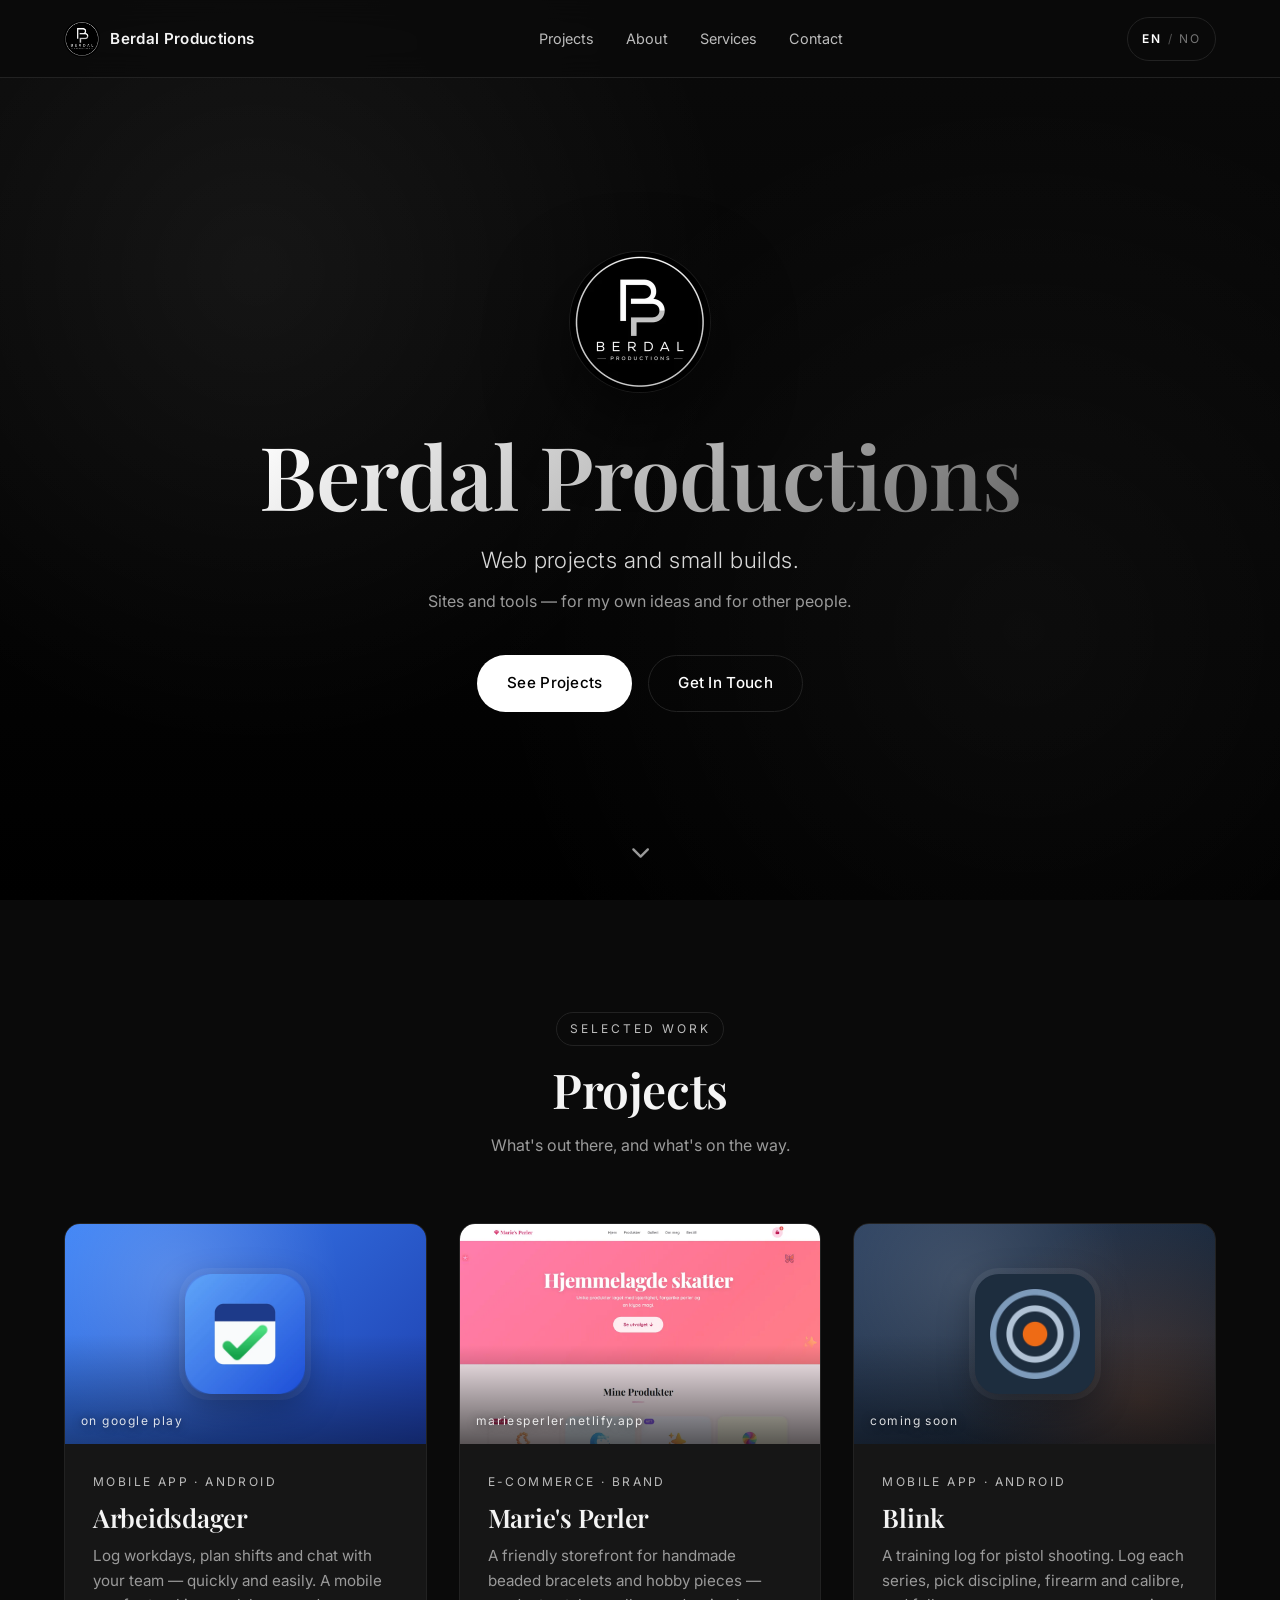
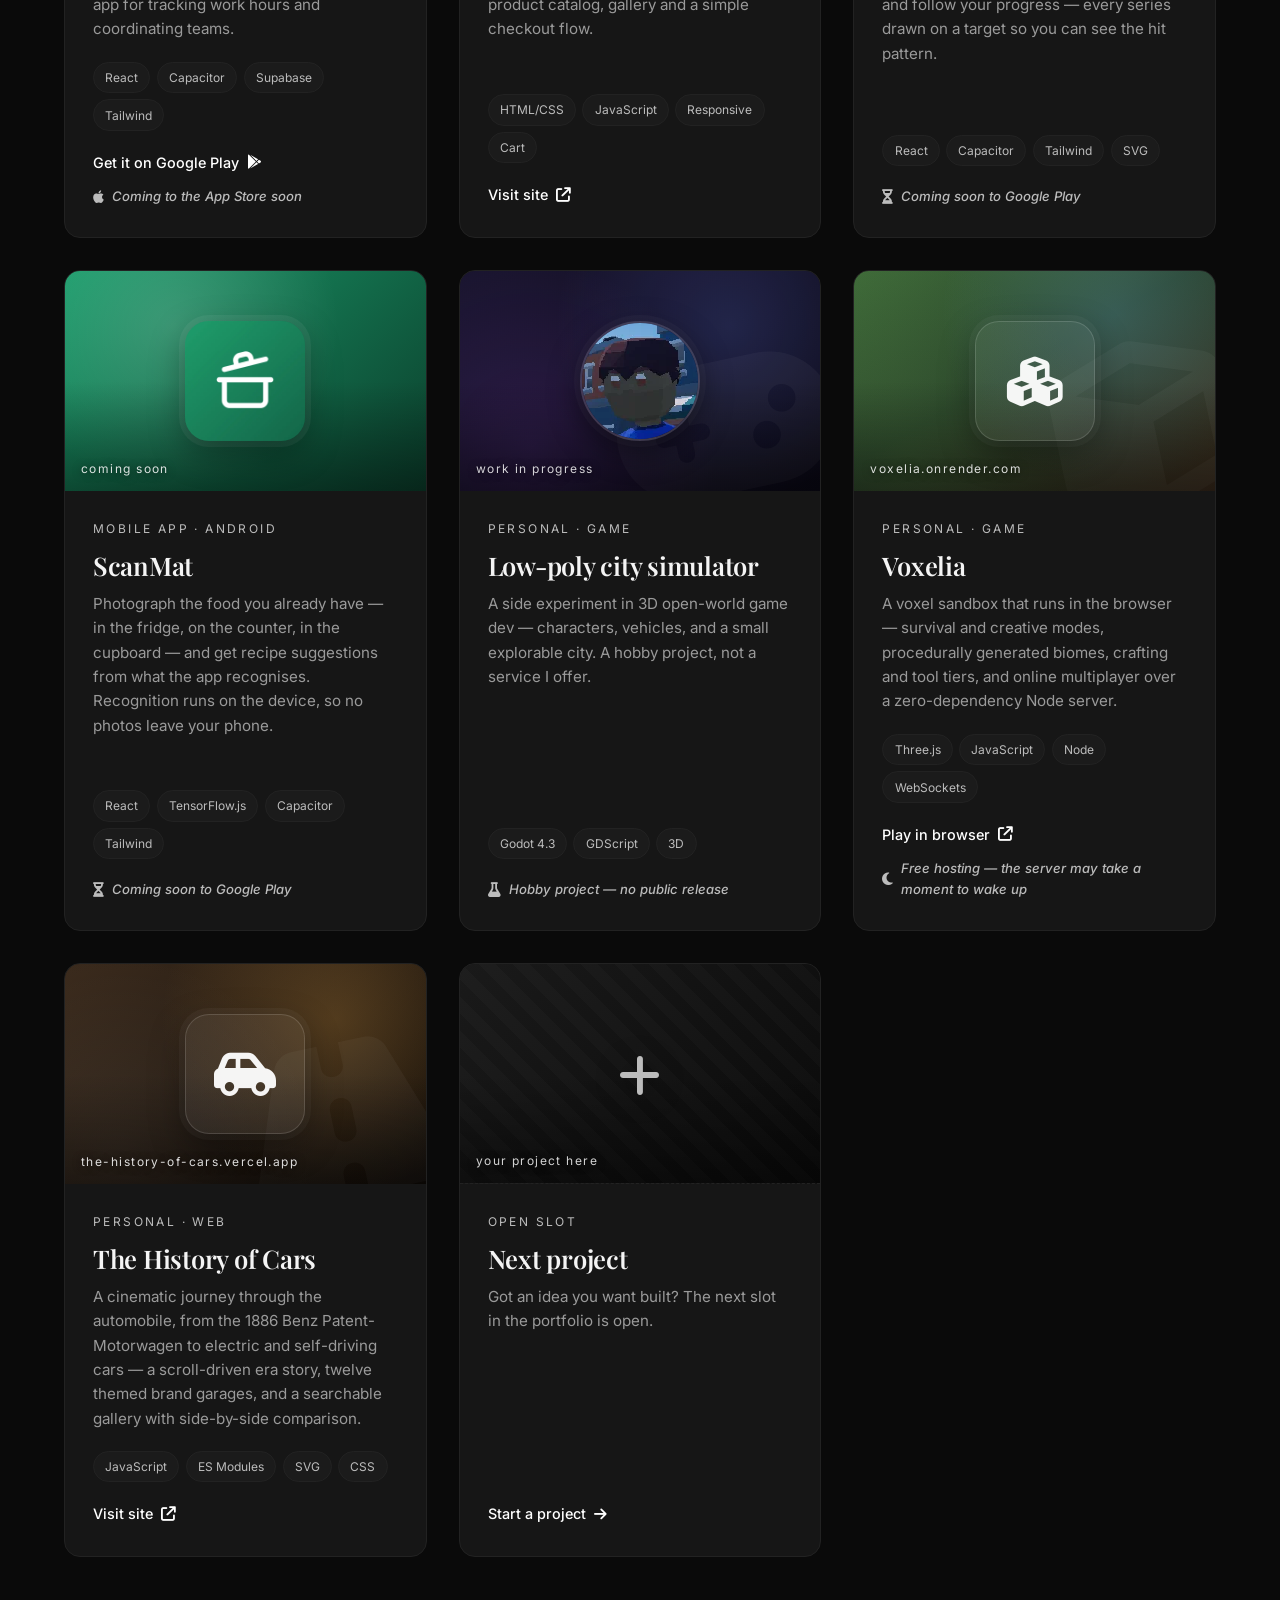
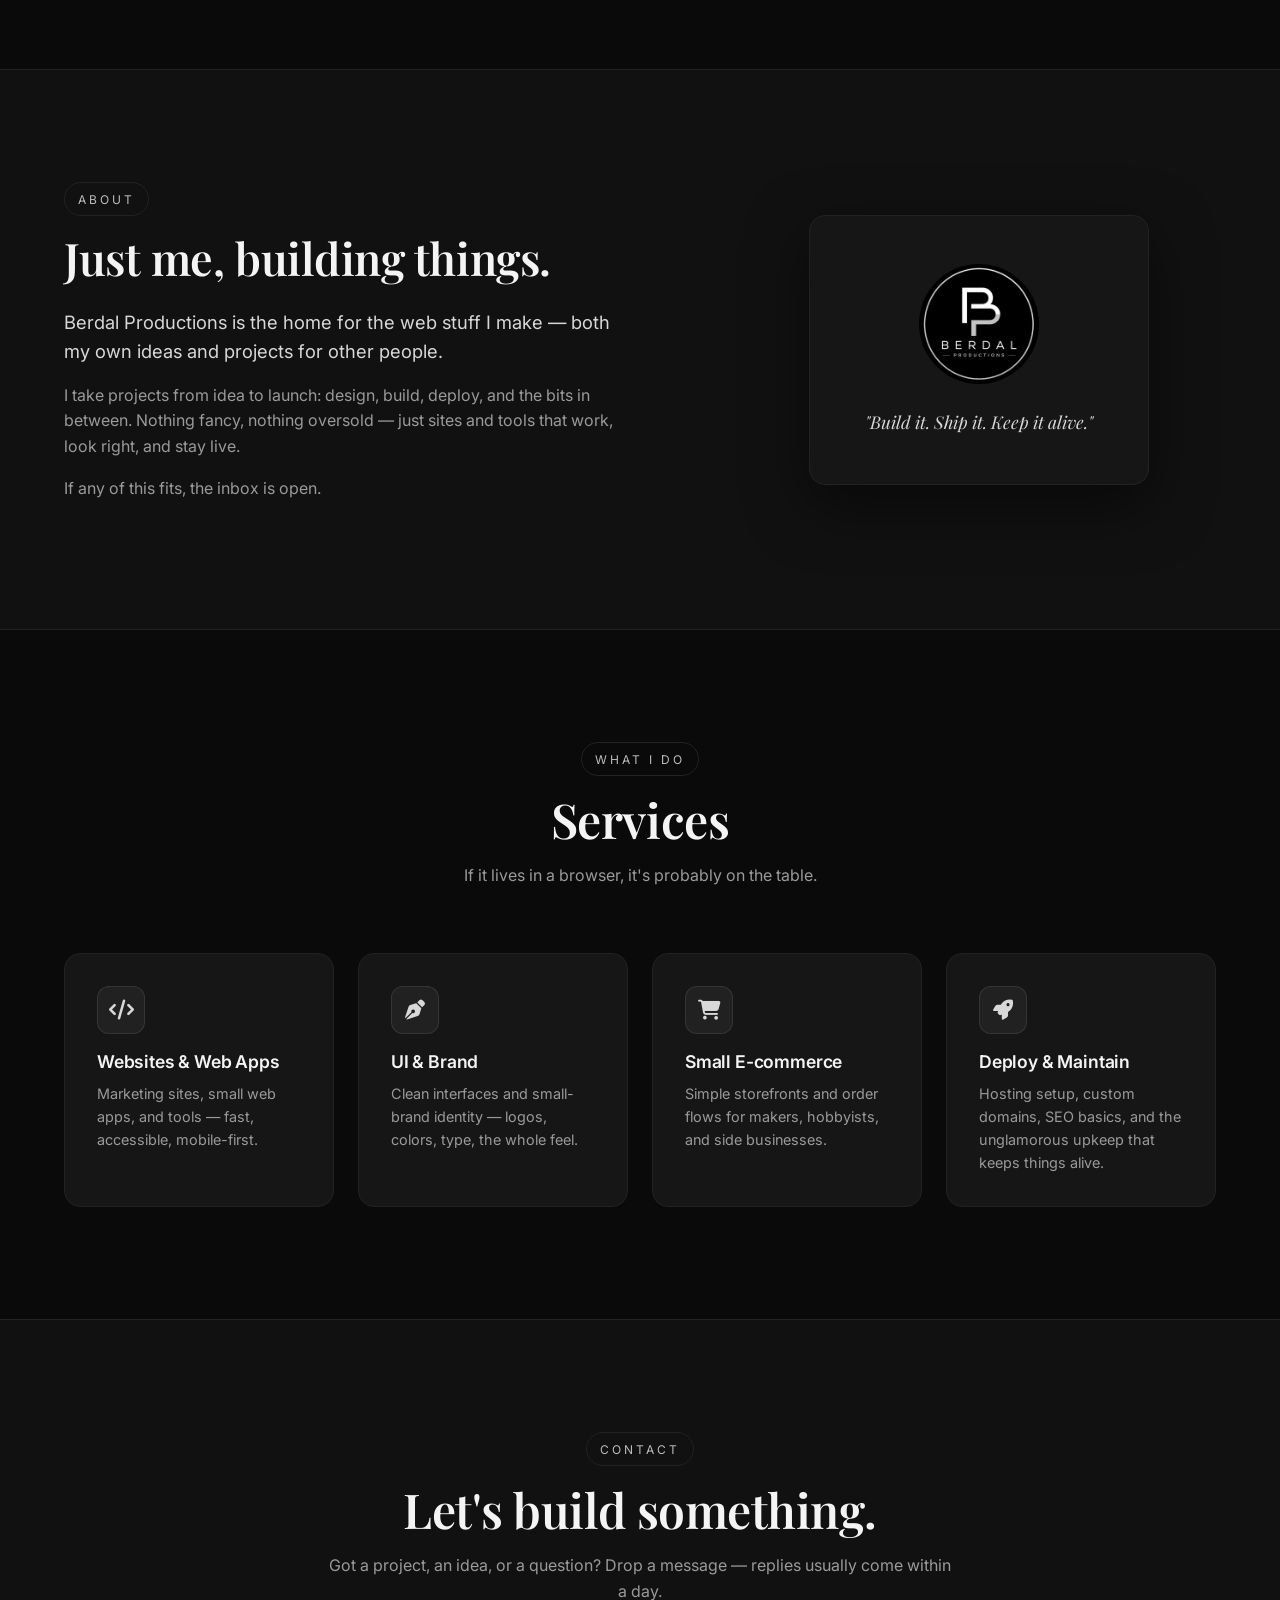
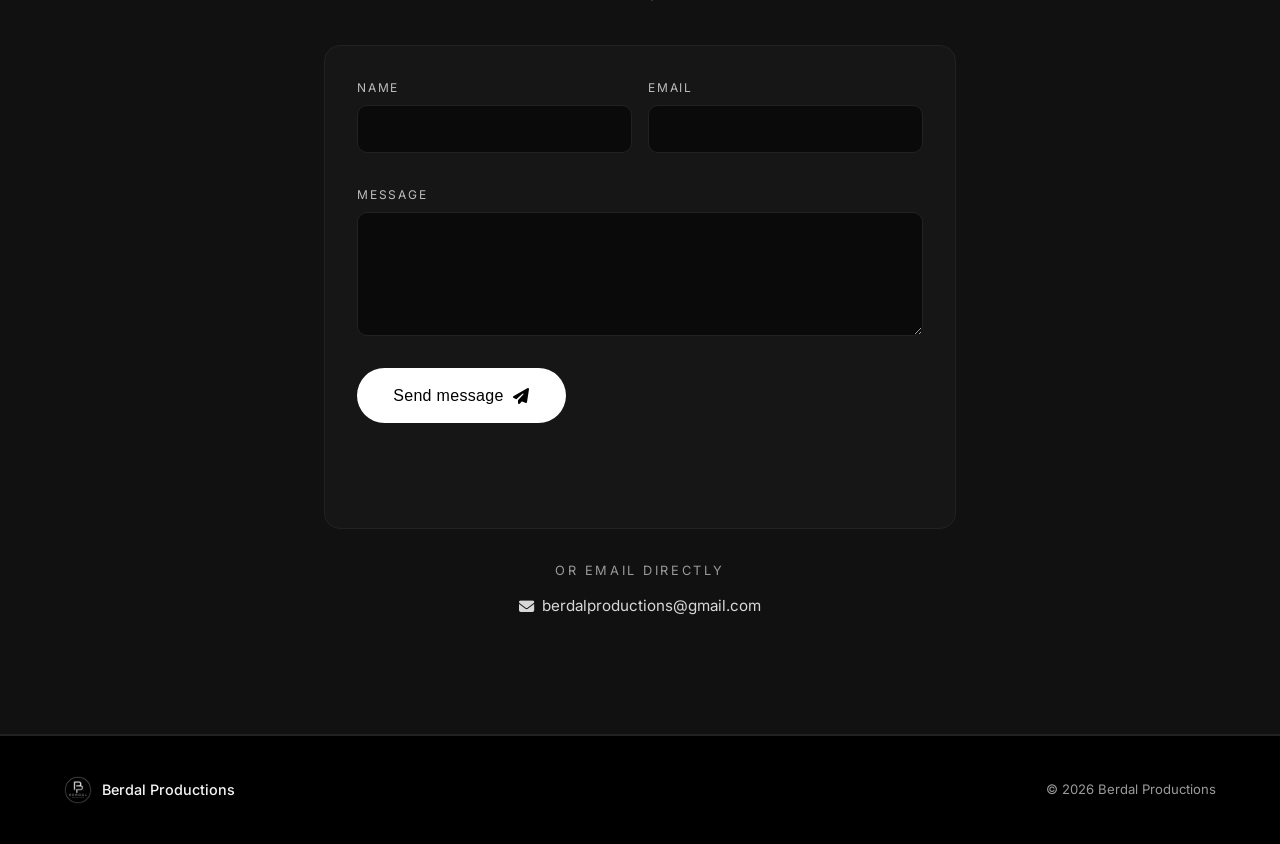
==== index.html @ 4016739d "Initial commit" ====
<!DOCTYPE html>
<html lang="en">
<head>
<meta charset="UTF-8">
<meta name="viewport" content="width=device-width, initial-scale=1.0">
<title>Berdal Productions — Web projects & small builds</title>
<meta name="description" content="Berdal Productions: web projects and small builds — by Berdal, for himself and for others.">
<meta name="theme-color" content="#0a0a0a">

<link rel="canonical" href="https://berdalproductions.netlify.app/">

<!-- Open Graph -->
<meta property="og:type" content="website">
<meta property="og:url" content="https://berdalproductions.netlify.app/">
<meta property="og:title" content="Berdal Productions — Web projects & small builds">
<meta property="og:description" content="Web projects and small builds — by Berdal, for himself and for others.">
<meta property="og:image" content="https://berdalproductions.netlify.app/icons/og-banner.webp">
<meta property="og:image:width" content="1200">
<meta property="og:image:height" content="630">
<meta property="og:image:alt" content="Berdal Productions — Web projects & small builds">
<meta property="og:site_name" content="Berdal Productions">
<meta property="og:locale" content="en_US">
<meta property="og:locale:alternate" content="nb_NO">

<!-- Twitter -->
<meta name="twitter:card" content="summary_large_image">
<meta name="twitter:title" content="Berdal Productions — Web projects & small builds">
<meta name="twitter:description" content="Web projects and small builds — by Berdal, for himself and for others.">
<meta name="twitter:image" content="https://berdalproductions.netlify.app/icons/og-banner.webp">

<!-- Icons -->
<link rel="icon" href="icons/favicon.ico" sizes="any">
<link rel="icon" href="icons/favicon-32.png" type="image/png" sizes="32x32">
<link rel="icon" href="icons/favicon-16.png" type="image/png" sizes="16x16">
<link rel="apple-touch-icon" href="icons/apple-touch-icon.png">
<link rel="manifest" href="manifest.webmanifest">

<!-- Fonts & styles -->
<link rel="preconnect" href="https://fonts.googleapis.com">
<link rel="preconnect" href="https://fonts.gstatic.com" crossorigin>
<link rel="preconnect" href="https://cdnjs.cloudflare.com" crossorigin>
<link href="https://fonts.googleapis.com/css2?family=Inter:wght@300;400;500;600;700&family=Playfair+Display:wght@500;700&display=swap" rel="stylesheet">
<link href="https://cdnjs.cloudflare.com/ajax/libs/font-awesome/6.5.1/css/all.min.css" rel="stylesheet">
<link rel="stylesheet" href="css/style.css">
<noscript><style>
  .section{opacity:1!important;transform:none!important}
  .project-card,.service{opacity:1!important;transform:none!important}
  .lang-toggle{display:none!important}
</style></noscript>
</head>
<body>

<a href="#projects" class="skip-link">Skip to content</a>

<!-- NAV -->
<nav class="nav">
  <div class="nav-inner">
    <a href="#top" class="brand">
      <img src="icons/bp_logo_sm.webp" alt="Berdal Productions" width="36" height="36">
      <span>Berdal Productions</span>
    </a>
    <ul class="nav-links">
      <li><a href="#projects" data-i18n="nav.projects">Projects</a></li>
      <li><a href="#about" data-i18n="nav.about">About</a></li>
      <li><a href="#services" data-i18n="nav.services">Services</a></li>
      <li><a href="#contact" data-i18n="nav.contact">Contact</a></li>
    </ul>
    <div class="nav-right">
      <button class="lang-toggle" id="langToggle" aria-label="Switch language">
        <span class="lang-current">EN</span>
        <span class="lang-divider">/</span>
        <span class="lang-other">NO</span>
      </button>
      <button class="hamburger" id="hamburger" aria-label="Menu" aria-expanded="false" aria-controls="mobileMenu"><span></span><span></span><span></span></button>
    </div>
  </div>
  <div class="mobile-menu" id="mobileMenu">
    <a href="#projects" data-i18n="nav.projects">Projects</a>
    <a href="#about" data-i18n="nav.about">About</a>
    <a href="#services" data-i18n="nav.services">Services</a>
    <a href="#contact" data-i18n="nav.contact">Contact</a>
  </div>
</nav>

<!-- HERO -->
<header id="top" class="hero">
  <div class="hero-bg"></div>
  <div class="hero-content">
    <img src="icons/bp_logo_sm.webp" alt="" class="hero-logo" width="140" height="140" fetchpriority="high">
    <h1>Berdal Productions</h1>
    <p class="tagline" data-i18n="hero.tagline">Web projects and small builds.</p>
    <p class="subtitle" data-i18n="hero.subtitle">Sites and tools — for my own ideas and for other people.</p>
    <div class="hero-cta">
      <a href="#projects" class="btn btn-primary" data-i18n="hero.ctaPrimary">See Projects</a>
      <a href="#contact" class="btn btn-ghost" data-i18n="hero.ctaSecondary">Get In Touch</a>
    </div>
  </div>
  <a href="#projects" class="scroll-cue" aria-label="Scroll"><i class="fas fa-chevron-down"></i></a>
</header>

<!-- PROJECTS -->
<section id="projects" class="section">
  <div class="container">
    <div class="section-head">
      <span class="eyebrow" data-i18n="projects.eyebrow">Selected Work</span>
      <h2 data-i18n="projects.title">Projects</h2>
      <p data-i18n="projects.intro">What's out there, and what's on the way.</p>
    </div>

    <div class="projects-grid">

      <article class="project-card">
        <a class="project-visual project-visual-arbeidsdager" href="https://play.google.com/store/apps/details?id=no.arbeidsdager.app" target="_blank" rel="noopener" aria-label="Arbeidsdager on Google Play">
          <img src="icons/projectimages/arbeidsdager.webp" alt="Arbeidsdager app icon" class="project-app-icon" width="512" height="512" loading="lazy" decoding="async">
          <span class="project-visual-label" data-i18n="projects.arbeidsdager.label">on google play</span>
        </a>
        <div class="project-body">
          <span class="project-tag" data-i18n="projects.arbeidsdager.tag">Mobile App · Android</span>
          <h3>Arbeidsdager</h3>
          <p data-i18n="projects.arbeidsdager.desc">Log workdays, plan shifts and chat with your team — quickly and easily. A mobile app for tracking work hours and coordinating teams.</p>
          <ul class="project-stack">
            <li>React</li><li>Capacitor</li><li>Supabase</li><li>Tailwind</li>
          </ul>
          <a class="project-link" href="https://play.google.com/store/apps/details?id=no.arbeidsdager.app" target="_blank" rel="noopener">
            <span data-i18n="projects.arbeidsdager.cta">Get it on Google Play</span> <i class="fab fa-google-play"></i>
          </a>
          <span class="project-link is-static project-note-2">
            <i class="fab fa-apple"></i> <span data-i18n="projects.arbeidsdager.note">Coming to the App Store soon</span>
          </span>
        </div>
      </article>

      <article class="project-card">
        <a class="project-visual project-visual-marie has-shot" href="https://mariesperler.netlify.app" target="_blank" rel="noopener" aria-label="Open Marie's Perler">
          <img src="icons/projectimages/mariesperler.webp" alt="Marie's Perler homepage screenshot" width="1200" height="692" loading="lazy" decoding="async">
          <span class="project-visual-label">mariesperler.netlify.app</span>
        </a>
        <div class="project-body">
          <span class="project-tag" data-i18n="projects.marie.tag">E-commerce · Brand</span>
          <h3>Marie's Perler</h3>
          <p data-i18n="projects.marie.desc">A friendly storefront for handmade beaded bracelets and hobby pieces — product catalog, gallery and a simple checkout flow.</p>
          <ul class="project-stack">
            <li>HTML/CSS</li><li>JavaScript</li><li>Responsive</li><li>Cart</li>
          </ul>
          <a class="project-link" href="https://mariesperler.netlify.app" target="_blank" rel="noopener">
            <span data-i18n="projects.visit">Visit site</span> <i class="fas fa-arrow-up-right-from-square"></i>
          </a>
        </div>
      </article>

      <article class="project-card">
        <div class="project-visual project-visual-blink">
          <img src="icons/projectimages/blink.webp" alt="Blink app icon" class="project-app-icon" width="512" height="512" loading="lazy" decoding="async">
          <span class="project-visual-label" data-i18n="projects.blink.label">coming soon</span>
        </div>
        <div class="project-body">
          <span class="project-tag" data-i18n="projects.blink.tag">Mobile App · Android</span>
          <h3>Blink</h3>
          <p data-i18n="projects.blink.desc">A training log for pistol shooting. Log each series, pick discipline, firearm and calibre, and follow your progress — every series drawn on a target so you can see the hit pattern.</p>
          <ul class="project-stack">
            <li>React</li><li>Capacitor</li><li>Tailwind</li><li>SVG</li>
          </ul>
          <span class="project-link is-static">
            <i class="fas fa-hourglass-half"></i> <span data-i18n="projects.blink.note">Coming soon to Google Play</span>
          </span>
        </div>
      </article>

      <article class="project-card">
        <div class="project-visual project-visual-scanmat">
          <img src="icons/projectimages/scanmat.webp" alt="ScanMat app icon" class="project-app-icon" width="512" height="512" loading="lazy" decoding="async">
          <span class="project-visual-label" data-i18n="projects.scanmat.label">coming soon</span>
        </div>
        <div class="project-body">
          <span class="project-tag" data-i18n="projects.scanmat.tag">Mobile App · Android</span>
          <h3>ScanMat</h3>
          <p data-i18n="projects.scanmat.desc">Photograph the food you already have — in the fridge, on the counter, in the cupboard — and get recipe suggestions from what the app recognises. Recognition runs on the device, so no photos leave your phone.</p>
          <ul class="project-stack">
            <li>React</li><li>TensorFlow.js</li><li>Capacitor</li><li>Tailwind</li>
          </ul>
          <span class="project-link is-static">
            <i class="fas fa-hourglass-half"></i> <span data-i18n="projects.scanmat.note">Coming soon to Google Play</span>
          </span>
        </div>
      </article>

      <article class="project-card">
        <div class="project-visual project-visual-game">
          <i class="fas fa-gamepad project-visual-bg-icon"></i>
          <img src="icons/projectimages/openworld_avatar.webp" alt="Open-world game character portrait" class="project-avatar" width="173" height="152" loading="lazy" decoding="async">
          <span class="project-visual-label" data-i18n="projects.game.label">work in progress</span>
        </div>
        <div class="project-body">
          <span class="project-tag" data-i18n="projects.game.tag">Personal · Game</span>
          <h3 data-i18n="projects.game.title">Low-poly city simulator</h3>
          <p data-i18n="projects.game.desc">A side experiment in 3D open-world game dev — characters, vehicles, and a small explorable city. A hobby project, not a service I offer.</p>
          <ul class="project-stack">
            <li>Godot 4.3</li><li>GDScript</li><li>3D</li>
          </ul>
          <span class="project-link is-static">
            <i class="fas fa-flask"></i> <span data-i18n="projects.game.note">Hobby project — no public release</span>
          </span>
        </div>
      </article>

      <article class="project-card">
        <a class="project-visual project-visual-voxelia" href="https://voxelia.onrender.com" target="_blank" rel="noopener" aria-label="Play Voxelia">
          <i class="fas fa-cube project-visual-bg-icon"></i>
          <div class="project-glyph"><i class="fas fa-cubes"></i></div>
          <span class="project-visual-label">voxelia.onrender.com</span>
        </a>
        <div class="project-body">
          <span class="project-tag" data-i18n="projects.voxelia.tag">Personal · Game</span>
          <h3>Voxelia</h3>
          <p data-i18n="projects.voxelia.desc">A voxel sandbox that runs in the browser — survival and creative modes, procedurally generated biomes, crafting and tool tiers, and online multiplayer over a zero-dependency Node server.</p>
          <ul class="project-stack">
            <li>Three.js</li><li>JavaScript</li><li>Node</li><li>WebSockets</li>
          </ul>
          <a class="project-link" href="https://voxelia.onrender.com" target="_blank" rel="noopener">
            <span data-i18n="projects.voxelia.cta">Play in browser</span> <i class="fas fa-arrow-up-right-from-square"></i>
          </a>
          <span class="project-link is-static project-note-2">
            <i class="fas fa-moon"></i> <span data-i18n="projects.voxelia.note">Free hosting — the server may take a moment to wake up</span>
          </span>
        </div>
      </article>

      <article class="project-card">
        <a class="project-visual project-visual-cars" href="https://the-history-of-cars.vercel.app" target="_blank" rel="noopener" aria-label="Open The History of Cars">
          <i class="fas fa-road project-visual-bg-icon"></i>
          <div class="project-glyph"><i class="fas fa-car-side"></i></div>
          <span class="project-visual-label">the-history-of-cars.vercel.app</span>
        </a>
        <div class="project-body">
          <span class="project-tag" data-i18n="projects.cars.tag">Personal · Web</span>
          <h3 data-i18n="projects.cars.title">The History of Cars</h3>
          <p data-i18n="projects.cars.desc">A cinematic journey through the automobile, from the 1886 Benz Patent-Motorwagen to electric and self-driving cars — a scroll-driven era story, twelve themed brand garages, and a searchable gallery with side-by-side comparison.</p>
          <ul class="project-stack">
            <li>JavaScript</li><li>ES Modules</li><li>SVG</li><li>CSS</li>
          </ul>
          <a class="project-link" href="https://the-history-of-cars.vercel.app" target="_blank" rel="noopener">
            <span data-i18n="projects.visit">Visit site</span> <i class="fas fa-arrow-up-right-from-square"></i>
          </a>
        </div>
      </article>

      <article class="project-card project-card-soon">
        <div class="project-visual project-visual-next">
          <div class="project-mark"><i class="fas fa-plus"></i></div>
          <span class="project-visual-label" data-i18n="projects.next.label">your project here</span>
        </div>
        <div class="project-body">
          <span class="project-tag" data-i18n="projects.next.tag">Open Slot</span>
          <h3 data-i18n="projects.next.title">Next project</h3>
          <p data-i18n="projects.next.desc">Got an idea you want built? The next slot in the portfolio is open.</p>
          <a class="project-link" href="#contact">
            <span data-i18n="projects.next.cta">Start a project</span> <i class="fas fa-arrow-right"></i>
          </a>
        </div>
      </article>

    </div>
  </div>
</section>

<!-- ABOUT -->
<section id="about" class="section section-alt">
  <div class="container about-grid">
    <div class="about-text">
      <span class="eyebrow" data-i18n="about.eyebrow">About</span>
      <h2 data-i18n="about.title">Just me, building things.</h2>
      <p class="lead" data-i18n="about.lead">Berdal Productions is the home for the web stuff I make — both my own ideas and projects for other people.</p>
      <p data-i18n="about.body1">I take projects from idea to launch: design, build, deploy, and the bits in between. Nothing fancy, nothing oversold — just sites and tools that work, look right, and stay live.</p>
      <p data-i18n="about.body2">If something here resonates, the inbox is open.</p>
    </div>
    <div class="about-visual">
      <div class="about-card">
        <img src="icons/bp_logo_sm.webp" alt="Berdal Productions" width="120" height="120" loading="lazy">
        <p class="quote" data-i18n="about.quote">"Build it. Ship it. Keep it alive."</p>
      </div>
    </div>
  </div>
</section>

<!-- SERVICES -->
<section id="services" class="section">
  <div class="container">
    <div class="section-head">
      <span class="eyebrow" data-i18n="services.eyebrow">What I Do</span>
      <h2 data-i18n="services.title">Services</h2>
      <p data-i18n="services.intro">If it lives in a browser, it's probably on the table.</p>
    </div>
    <div class="services-grid">
      <div class="service">
        <i class="fas fa-code"></i>
        <h3 data-i18n="services.web.title">Websites & Web Apps</h3>
        <p data-i18n="services.web.desc">Marketing sites, small web apps, and tools — fast, accessible, mobile-first.</p>
      </div>
      <div class="service">
        <i class="fas fa-pen-nib"></i>
        <h3 data-i18n="services.brand.title">UI & Brand</h3>
        <p data-i18n="services.brand.desc">Clean interfaces and small-brand identity — logos, colors, type, the whole feel.</p>
      </div>
      <div class="service">
        <i class="fas fa-cart-shopping"></i>
        <h3 data-i18n="services.shop.title">Small E-commerce</h3>
        <p data-i18n="services.shop.desc">Simple storefronts and order flows for makers, hobbyists, and side businesses.</p>
      </div>
      <div class="service">
        <i class="fas fa-rocket"></i>
        <h3 data-i18n="services.deploy.title">Deploy & Maintain</h3>
        <p data-i18n="services.deploy.desc">Hosting setup, custom domains, SEO basics, and the unglamorous upkeep that keeps things alive.</p>
      </div>
    </div>
  </div>
</section>

<!-- CONTACT -->
<section id="contact" class="section section-alt">
  <div class="container contact-wrap">
    <span class="eyebrow" data-i18n="contact.eyebrow">Contact</span>
    <h2 data-i18n="contact.title">Let's build something.</h2>
    <p data-i18n="contact.intro">Got a project, an idea, or a question? Drop a message — replies usually come within a day.</p>

    <form name="contact" method="POST" data-netlify="true" netlify-honeypot="bot-field" class="contact-form" id="contactForm" novalidate>
      <input type="hidden" name="form-name" value="contact">
      <div class="hp" aria-hidden="true">
        <label>Leave empty: <input name="bot-field" tabindex="-1" autocomplete="off"></label>
      </div>
      <div class="field-row">
        <label class="field">
          <span data-i18n="contact.form.name">Name</span>
          <input type="text" name="name" required autocomplete="name" maxlength="120">
        </label>
        <label class="field">
          <span data-i18n="contact.form.email">Email</span>
          <input type="email" name="email" required autocomplete="email" maxlength="200" inputmode="email">
        </label>
      </div>
      <label class="field">
        <span data-i18n="contact.form.message">Message</span>
        <textarea name="message" rows="5" required maxlength="5000"></textarea>
      </label>
      <button type="submit" class="btn btn-primary btn-lg" id="contactSubmit">
        <span data-i18n="contact.form.submit">Send message</span> <i class="fas fa-paper-plane"></i>
      </button>
      <p class="form-status" id="formStatus" role="status" aria-live="polite"></p>
    </form>

    <p class="contact-or" data-i18n="contact.or">or email directly</p>
    <a href="mailto:berdalproductions@gmail.com" class="contact-email">
      <i class="fas fa-envelope"></i> berdalproductions@gmail.com
    </a>
  </div>
</section>

<!-- FOOTER -->
<footer class="footer">
  <div class="container footer-inner">
    <div class="footer-brand">
      <img src="icons/bp_logo_sm.webp" alt="" width="28" height="28" loading="lazy">
      <span>Berdal Productions</span>
    </div>
    <p>&copy; <span id="year"></span> Berdal Productions</p>
  </div>
</footer>

<!-- Cloudflare Web Analytics -->
<script defer src="https://static.cloudflareinsights.com/beacon.min.js" data-cf-beacon='{"token": "ae6aa0554d6a4a14849f666a1d8a086c"}'></script>
<!-- End Cloudflare Web Analytics -->

<script src="js/main.js" defer></script>

</body>
</html>
---- css/style.css ----
/* ============ BERDAL PRODUCTIONS ============ */
:root{
  --bg:#0a0a0a;
  --bg-2:#111;
  --bg-3:#161616;
  --line:#222;
  --text:#f4f4f4;
  --muted:#9a9a9a;
  --silver:#d8d8d8;
  --silver-2:#bcbcbc;
  --accent:#e9e9e9;
  --grad: linear-gradient(135deg,#fff 0%,#bcbcbc 50%,#6a6a6a 100%);
  --shadow: 0 20px 60px rgba(0,0,0,.5);
  --radius: 16px;
  --radius-sm: 10px;
  --container: 1200px;
  --focus: #ffffff;
  --tap: 44px;            /* min touch target */
  --ease: cubic-bezier(.2,.8,.2,1);
}
*{box-sizing:border-box;margin:0;padding:0}
html{scroll-behavior:smooth;scroll-padding-top:90px}

@media (prefers-reduced-motion: reduce){
  html{scroll-behavior:auto}
  *,*::before,*::after{
    animation-duration:.001ms!important;animation-iteration-count:1!important;
    transition-duration:.001ms!important;
  }
  .section,.project-card,.service{opacity:1!important;transform:none!important}
  .hero-logo{animation:none!important}
  .scroll-cue{animation:none!important}
}
body{
  font-family:'Inter',system-ui,-apple-system,sans-serif;
  background:var(--bg);
  color:var(--text);
  line-height:1.6;
  -webkit-font-smoothing:antialiased;
  overflow-x:hidden;
}
img{max-width:100%;display:block}
a{color:inherit;text-decoration:none}
ul{list-style:none}

.container{max-width:var(--container);margin:0 auto;padding:0 1.5rem}

/* skip link */
.skip-link{
  position:absolute;left:-9999px;top:0;z-index:200;padding:.75rem 1rem;
  background:#fff;color:#000;border-radius:0 0 8px 0;font-size:.85rem;font-weight:600;
}
.skip-link:focus{left:0}

/* focus system — every interactive element gets a visible ring.
   :where() keeps specificity at 0 so components can still opt out. */
:where(a,button,input,textarea,select,[tabindex]):focus-visible{
  outline:2px solid var(--focus);
  outline-offset:3px;
}
/* card visuals sit flush inside an overflow:hidden card — inset the ring
   so it isn't clipped away */
.project-visual:focus-visible{outline-offset:-4px}

::selection{background:rgba(255,255,255,.2);color:#fff}

h1,h2,h3{font-family:'Playfair Display',serif;letter-spacing:-.01em;line-height:1.15;font-weight:600}
.eyebrow{
  display:inline-block;font-family:'Inter',sans-serif;font-size:.75rem;letter-spacing:.25em;
  text-transform:uppercase;color:var(--silver-2);margin-bottom:1rem;
  padding:.4rem .8rem;border:1px solid var(--line);border-radius:999px;
}

/* ===== NAV ===== */
.nav{
  position:fixed;top:0;left:0;right:0;z-index:100;
  background:rgba(10,10,10,.75);backdrop-filter:blur(14px);
  border-bottom:1px solid var(--line);
  transition:background .3s ease,box-shadow .3s ease,border-color .3s ease;
}
.nav.scrolled{
  background:rgba(10,10,10,.94);
  border-bottom-color:#2b2b2b;
  box-shadow:0 8px 32px rgba(0,0,0,.45);
}
.nav-inner{
  max-width:var(--container);margin:0 auto;padding:1rem 1.5rem;
  display:flex;align-items:center;justify-content:space-between;gap:1rem;
}
.brand{display:flex;align-items:center;gap:.65rem;font-weight:600;letter-spacing:.02em}
.brand img{width:36px;height:36px;border-radius:50%}
.brand span{font-size:.95rem}
.nav-links{display:flex;gap:2rem}
.nav-links a{
  font-size:.9rem;color:var(--silver-2);transition:color .2s;position:relative;
  display:inline-block;padding:.7rem 0;
}
.nav-links a:hover{color:#fff}
.nav-links a::after{
  content:'';position:absolute;left:0;bottom:.3rem;width:0;height:1px;
  background:var(--grad);transition:width .25s;
}
.nav-links a:hover::after{width:100%}
.nav-right{display:flex;align-items:center;gap:.75rem}
.lang-toggle{
  background:transparent;border:1px solid var(--line);border-radius:999px;
  padding:.4rem .9rem;cursor:pointer;color:var(--silver-2);
  font-family:'Inter',sans-serif;font-size:.75rem;letter-spacing:.15em;
  display:inline-flex;align-items:center;justify-content:center;gap:.35rem;
  min-height:var(--tap);touch-action:manipulation;
  transition:color .25s ease,border-color .25s ease,background .25s ease;
}
.lang-toggle:hover{color:#fff;border-color:#fff;background:rgba(255,255,255,.04)}
.lang-current{color:#fff;font-weight:600}
.lang-divider{opacity:.4}
.lang-other{opacity:.6}
.hamburger{
  display:none;background:none;border:none;cursor:pointer;
  width:var(--tap);height:var(--tap);flex-direction:column;
  align-items:center;justify-content:center;gap:5px;
  margin-right:-.5rem;touch-action:manipulation;
}
.hamburger span{display:block;width:22px;height:2px;background:#fff;
  transition:transform .25s var(--ease),opacity .25s ease}
.hamburger.active span:nth-child(1){transform:translateY(7px) rotate(45deg)}
.hamburger.active span:nth-child(2){opacity:0}
.hamburger.active span:nth-child(3){transform:translateY(-7px) rotate(-45deg)}
.mobile-menu{
  display:none;flex-direction:column;background:var(--bg-2);
  border-top:1px solid var(--line);
}
.mobile-menu a{padding:1rem 1.5rem;border-bottom:1px solid var(--line);color:var(--silver-2)}
.mobile-menu.open{display:flex}

/* ===== HERO ===== */
.hero{
  position:relative;min-height:100vh;min-height:100svh;
  display:flex;align-items:center;justify-content:center;
  text-align:center;padding:8rem 1.5rem 4rem;overflow:hidden;
}
.hero-bg{
  position:absolute;inset:0;z-index:0;
  background:
    radial-gradient(circle at 20% 30%, rgba(255,255,255,.06), transparent 40%),
    radial-gradient(circle at 80% 70%, rgba(255,255,255,.04), transparent 45%),
    linear-gradient(180deg,#0a0a0a 0%,#000 100%);
}
.hero-content{position:relative;z-index:1;max-width:780px}
.hero-logo{
  width:140px;height:140px;margin:0 auto 2rem;border-radius:50%;
  box-shadow:0 0 0 1px rgba(255,255,255,.08), 0 30px 80px rgba(0,0,0,.6);
}
.hero h1{
  font-size:clamp(2.5rem,7vw,5.5rem);
  background:var(--grad);-webkit-background-clip:text;background-clip:text;color:transparent;
  margin-bottom:1rem;
}
.tagline{
  font-size:clamp(1.1rem,2.2vw,1.4rem);color:var(--silver);
  font-weight:300;letter-spacing:.02em;margin-bottom:.75rem;
}
.subtitle{color:var(--muted);font-size:1rem;margin-bottom:2.5rem}
.hero-cta{display:flex;gap:1rem;justify-content:center;flex-wrap:wrap}

.btn{
  display:inline-flex;align-items:center;gap:.6rem;
  padding:.95rem 1.8rem;border-radius:999px;font-weight:500;font-size:.95rem;
  letter-spacing:.02em;cursor:pointer;border:1px solid transparent;
  min-height:var(--tap);touch-action:manipulation;
  transition:background .25s ease,color .25s ease,border-color .25s ease,
             transform .25s var(--ease),box-shadow .25s ease;
}
.btn-primary{background:#fff;color:#000}
.btn-primary:hover{background:var(--silver);transform:translateY(-2px);box-shadow:0 10px 30px rgba(255,255,255,.15)}
.btn-ghost{background:transparent;color:#fff;border-color:var(--line)}
.btn-ghost:hover{border-color:#fff;background:rgba(255,255,255,.05)}
.btn-lg{padding:1.1rem 2.2rem;font-size:1rem}

.scroll-cue{
  position:absolute;bottom:2rem;left:50%;transform:translateX(-50%);
  color:var(--muted);font-size:1.2rem;animation:bounce 2s infinite;z-index:1;
}
@keyframes bounce{0%,100%{transform:translateX(-50%) translateY(0)}50%{transform:translateX(-50%) translateY(8px)}}

/* ===== SECTION ===== */
.section{padding:7rem 0;position:relative;opacity:0;transform:translateY(20px);transition:opacity .8s,transform .8s}
.section.in{opacity:1;transform:none}
.section-alt{background:var(--bg-2);border-top:1px solid var(--line);border-bottom:1px solid var(--line)}
.section-head{text-align:center;max-width:680px;margin:0 auto 4rem}
.section-head h2{font-size:clamp(2rem,4vw,3rem);margin-bottom:1rem}
.section-head p{color:var(--muted)}

/* ===== PROJECTS ===== */
.projects-grid{
  display:grid;gap:2rem;
  grid-template-columns:repeat(auto-fit,minmax(320px,1fr));
}
.project-card{
  background:var(--bg-3);border:1px solid var(--line);border-radius:var(--radius);
  overflow:hidden;display:flex;flex-direction:column;
  transition:transform .3s ease,border-color .3s ease,box-shadow .3s ease;
  opacity:0;transform:translateY(20px);
}
.project-card.in{opacity:1;transform:none;transition:opacity .8s,transform .8s,border-color .3s,box-shadow .3s}
.project-card:hover{transform:translateY(-6px);border-color:#3a3a3a;box-shadow:var(--shadow)}
.project-visual{
  height:200px;display:flex;align-items:center;justify-content:center;
  position:relative;overflow:hidden;text-decoration:none;
}
.project-visual::after{
  content:'';position:absolute;inset:0;
  background:linear-gradient(180deg,transparent 50%,rgba(0,0,0,.4) 100%);
  pointer-events:none;
}
.project-visual-label{
  position:absolute;bottom:.85rem;left:1rem;z-index:2;
  font-family:'Inter',sans-serif;font-size:.75rem;letter-spacing:.12em;
  text-transform:lowercase;color:rgba(255,255,255,.82);
  text-shadow:0 1px 8px rgba(0,0,0,.7);
}
a.project-visual{cursor:pointer}
a.project-visual:hover .project-mark{transform:scale(1.06);transition:transform .35s ease}

/* screenshot variant */
.project-visual.has-shot{height:220px;background:#0a0a0a}
.project-visual.has-shot img{
  position:absolute;inset:0;width:100%;height:100%;object-fit:cover;object-position:top center;
  transition:transform 1.2s cubic-bezier(.2,.8,.2,1);
}
.project-visual.has-shot:hover img{transform:scale(1.05)}
.project-visual.has-shot::after{
  background:linear-gradient(180deg,rgba(0,0,0,0) 55%,rgba(0,0,0,.65) 100%);
}
.project-mark{
  font-family:'Playfair Display',serif;font-size:5rem;font-weight:700;
  color:rgba(255,255,255,.95);z-index:1;
  text-shadow:0 4px 30px rgba(0,0,0,.4);
}
.project-visual-marie{
  background:
    radial-gradient(circle at 30% 30%, rgba(255,255,255,.18), transparent 55%),
    linear-gradient(135deg,#ff7aa3 0%,#ff5c8a 55%,#e94e7d 100%);
}
.project-visual-marie .project-mark{
  color:#fff;text-shadow:0 4px 20px rgba(180,40,80,.4);
  font-style:italic;
}
.project-visual-marie .project-visual-label{color:rgba(255,255,255,.85)}
.project-visual-next{
  background:
    repeating-linear-gradient(45deg,rgba(255,255,255,.015) 0 12px,transparent 12px 24px),
    linear-gradient(135deg,#1a1a1a 0%,#0a0a0a 100%);
  border-bottom:1px dashed var(--line);
  height:220px;
}
.project-visual-next .project-mark{color:var(--silver-2);font-size:3rem}

/* arbeidsdager — mobile app */
.project-visual-arbeidsdager{
  background:
    radial-gradient(circle at 30% 25%, rgba(255,255,255,.18), transparent 55%),
    linear-gradient(135deg,#3b82f6 0%,#1e40af 100%);
  height:220px;
}
.project-app-icon{
  position:relative;z-index:1;width:120px;height:120px;border-radius:24px;
  box-shadow:0 12px 35px rgba(0,0,0,.35),0 0 0 6px rgba(255,255,255,.06);
}
.project-visual-arbeidsdager .project-visual-label{color:rgba(255,255,255,.85)}
.project-app-icon,.project-glyph{transition:transform .35s cubic-bezier(.2,.8,.2,1)}
a.project-visual:hover .project-app-icon,
a.project-visual:hover .project-glyph{transform:translateY(-4px) scale(1.04)}

/* blink — pistol shooting log */
.project-visual-blink{
  background:
    radial-gradient(circle at 30% 25%, rgba(255,255,255,.12), transparent 55%),
    radial-gradient(circle at 80% 80%, rgba(249,115,22,.18), transparent 55%),
    linear-gradient(135deg,#2c4160 0%,#141e2b 100%);
  height:220px;
}
.project-visual-blink .project-visual-label{color:rgba(255,255,255,.85)}

/* scanmat — food recognition */
.project-visual-scanmat{
  background:
    radial-gradient(circle at 30% 25%, rgba(255,255,255,.16), transparent 55%),
    linear-gradient(135deg,#1b9c6b 0%,#0b3f2c 100%);
  height:220px;
}
.project-visual-scanmat .project-visual-label{color:rgba(255,255,255,.85)}

/* game / personal project */
.project-visual-game{
  background:
    radial-gradient(circle at 75% 25%, rgba(110,140,255,.18), transparent 55%),
    radial-gradient(circle at 20% 80%, rgba(180,90,255,.15), transparent 55%),
    linear-gradient(135deg,#1a1530 0%,#0a0815 100%);
  height:220px;
}
.project-visual-bg-icon{
  position:absolute;right:-1rem;bottom:-1.5rem;font-size:11rem;
  color:rgba(255,255,255,.04);transform:rotate(-12deg);z-index:0;
}
.project-avatar{
  position:relative;z-index:1;width:120px;height:120px;border-radius:50%;
  object-fit:cover;object-position:center 30%;
  border:2px solid rgba(255,255,255,.15);
  box-shadow:0 10px 30px rgba(0,0,0,.5),0 0 0 6px rgba(255,255,255,.03);
  image-rendering:pixelated;
}
/* voxelia — browser voxel sandbox */
.project-visual-voxelia{
  background:
    radial-gradient(circle at 72% 20%, rgba(125,200,255,.20), transparent 55%),
    radial-gradient(circle at 15% 85%, rgba(120,180,80,.16), transparent 55%),
    linear-gradient(150deg,#3f6b39 0%,#27412a 45%,#3a2a1c 100%);
  height:220px;
}
.project-visual-voxelia .project-visual-label{color:rgba(255,255,255,.85)}

/* the history of cars */
.project-visual-cars{
  background:
    radial-gradient(circle at 75% 25%, rgba(232,168,72,.24), transparent 55%),
    radial-gradient(circle at 15% 85%, rgba(255,255,255,.06), transparent 55%),
    linear-gradient(135deg,#3a2a1c 0%,#100b07 100%);
  height:220px;
}
.project-visual-cars .project-visual-label{color:rgba(255,255,255,.85)}

/* icon tile — mirrors the app-icon treatment for projects without an icon */
.project-glyph{
  position:relative;z-index:1;
  width:120px;height:120px;border-radius:24px;
  display:flex;align-items:center;justify-content:center;
  font-size:3.1rem;color:rgba(255,255,255,.95);
  background:rgba(255,255,255,.07);
  border:1px solid rgba(255,255,255,.14);
  box-shadow:0 12px 35px rgba(0,0,0,.35),0 0 0 6px rgba(255,255,255,.04);
}

.project-link.is-static{
  color:var(--silver-2);cursor:default;border-bottom:none;
  font-size:.82rem;font-style:italic;
}
.project-link.is-static:hover{border-bottom:none;gap:.5rem}
.project-link.is-static i{font-size:.9rem}
.project-note-2{margin-top:.6rem}

.project-body{padding:1.75rem;display:flex;flex-direction:column;flex:1}
.project-tag{
  font-size:.75rem;letter-spacing:.2em;text-transform:uppercase;
  color:var(--silver-2);margin-bottom:.75rem;
}
.project-body h3{font-size:1.6rem;margin-bottom:.75rem}
.project-body p{color:var(--muted);font-size:.95rem;margin-bottom:1.25rem;flex:1}
.project-stack{display:flex;flex-wrap:wrap;gap:.4rem;margin-bottom:1.25rem}
.project-stack li{
  font-size:.75rem;padding:.32rem .7rem;border:1px solid var(--line);
  border-radius:999px;color:var(--silver-2);background:rgba(255,255,255,.02);
}
.project-link{
  display:inline-flex;align-items:center;gap:.5rem;font-weight:500;
  color:#fff;font-size:.9rem;align-self:flex-start;
  border-bottom:1px solid transparent;padding-bottom:2px;transition:border-color .25s,gap .25s;
}
.project-link:hover{border-color:#fff;gap:.8rem}

/* ===== ABOUT ===== */
.about-grid{
  display:grid;gap:4rem;align-items:center;
  grid-template-columns:1.3fr 1fr;
}
.about-text h2{font-size:clamp(2rem,4vw,2.8rem);margin-bottom:1.5rem}
.about-text .lead{font-size:1.15rem;color:var(--silver);margin-bottom:1rem}
.about-text p{color:var(--muted);margin-bottom:1rem}
.about-text p,.about-text .lead{max-width:35rem}

.about-visual{display:flex;justify-content:center}
.about-card{
  background:var(--bg-3);border:1px solid var(--line);border-radius:var(--radius);
  padding:3rem 2rem;text-align:center;max-width:340px;width:100%;
  box-shadow:var(--shadow);
}
.about-card img{width:120px;height:120px;border-radius:50%;margin:0 auto 1.5rem}
.about-card .quote{
  font-family:'Playfair Display',serif;font-style:italic;font-size:1.1rem;
  color:var(--silver);
}

/* ===== SERVICES ===== */
.services-grid{
  display:grid;gap:1.5rem;
  grid-template-columns:repeat(auto-fit,minmax(240px,1fr));
}
.service{
  background:var(--bg-3);border:1px solid var(--line);border-radius:var(--radius);
  padding:2rem;opacity:0;transform:translateY(20px);
  transition:border-color .3s ease,background .3s ease,transform .3s var(--ease);
}
.service.in{opacity:1;transform:none;transition:opacity .8s,transform .8s,border-color .3s,background .3s}
.service:hover{border-color:#3a3a3a;background:#1a1a1a;transform:translateY(-4px)}
.service i{
  font-size:1.25rem;color:var(--silver);margin-bottom:1.15rem;
  display:inline-flex;align-items:center;justify-content:center;
  width:48px;height:48px;border-radius:12px;
  background:rgba(255,255,255,.05);border:1px solid rgba(255,255,255,.09);
  transition:background .3s ease,border-color .3s ease;
}
.service:hover i{background:rgba(255,255,255,.09);border-color:rgba(255,255,255,.16)}
.service h3{font-family:'Inter',sans-serif;font-size:1.1rem;font-weight:600;margin-bottom:.6rem}
.service p{color:var(--muted);font-size:.9rem}

/* ===== CONTACT ===== */
.contact-wrap{text-align:center;max-width:680px;margin:0 auto}
.contact-wrap h2{font-size:clamp(2rem,4vw,3rem);margin-bottom:1rem}
.contact-wrap p{color:var(--muted);margin-bottom:2.5rem}

/* contact form */
.contact-form{
  text-align:left;background:var(--bg-3);border:1px solid var(--line);
  border-radius:var(--radius);padding:2rem;margin-bottom:2rem;
}
.contact-form .hp{position:absolute;left:-9999px;width:1px;height:1px;overflow:hidden}
.contact-form button[disabled]{opacity:.6;cursor:not-allowed;transform:none!important;box-shadow:none!important}
.field-row{display:grid;grid-template-columns:1fr 1fr;gap:1rem;margin-bottom:1rem}
.field{display:block;margin-bottom:1rem}
.field span{
  display:block;font-size:.75rem;letter-spacing:.15em;text-transform:uppercase;
  color:var(--silver-2);margin-bottom:.5rem;
}
.field input,.field textarea{
  width:100%;background:#0a0a0a;border:1px solid var(--line);color:var(--text);
  font-family:inherit;font-size:.95rem;padding:.85rem 1rem;border-radius:var(--radius-sm);
  transition:border-color .2s,background .2s;resize:vertical;
}
.field input:focus,.field textarea:focus{border-color:#fff;background:#0c0c0c}
.contact-form button{margin-top:.5rem}
.form-status{font-size:.9rem;margin-top:1rem;min-height:1.2em}
.form-status.sending{color:var(--silver-2)}
.form-status.ok{color:#86efac}
.form-status.err{color:#fca5a5}
.contact-or{
  font-size:.8rem;color:var(--muted);text-transform:uppercase;letter-spacing:.2em;
  margin:1.5rem 0 .75rem!important;
}
.contact-email{
  display:inline-flex;align-items:center;gap:.5rem;color:var(--silver);
  font-size:.95rem;border-bottom:1px solid transparent;padding-bottom:2px;transition:border-color .2s;
}
.contact-email:hover{border-color:var(--silver)}
@media (max-width:600px){
  .field-row{grid-template-columns:1fr;gap:0}
  .contact-form{padding:1.5rem}
}

/* ===== FOOTER ===== */
.footer{padding:2.5rem 0;border-top:1px solid var(--line);background:#000}
.footer-inner{display:flex;align-items:center;justify-content:space-between;gap:1rem;flex-wrap:wrap}
.footer-brand{display:flex;align-items:center;gap:.6rem;font-weight:500;font-size:.9rem}
.footer-brand img{width:28px;height:28px;border-radius:50%}
.footer p{color:var(--muted);font-size:.82rem}

/* ===== RESPONSIVE ===== */
@media (max-width:860px){
  .nav-links{display:none}
  .hamburger{display:flex}
  .about-grid{grid-template-columns:1fr;gap:3rem}
  .section{padding:5rem 0}
  .hero{padding-top:7rem}
  .hero-logo{width:110px;height:110px}
}
@media (max-width:480px){
  .brand span{display:none}
  .lang-toggle{padding:.35rem .7rem;font-size:.72rem}
  .hero-cta{flex-direction:column;width:100%;align-items:stretch}
  .btn{justify-content:center}
}
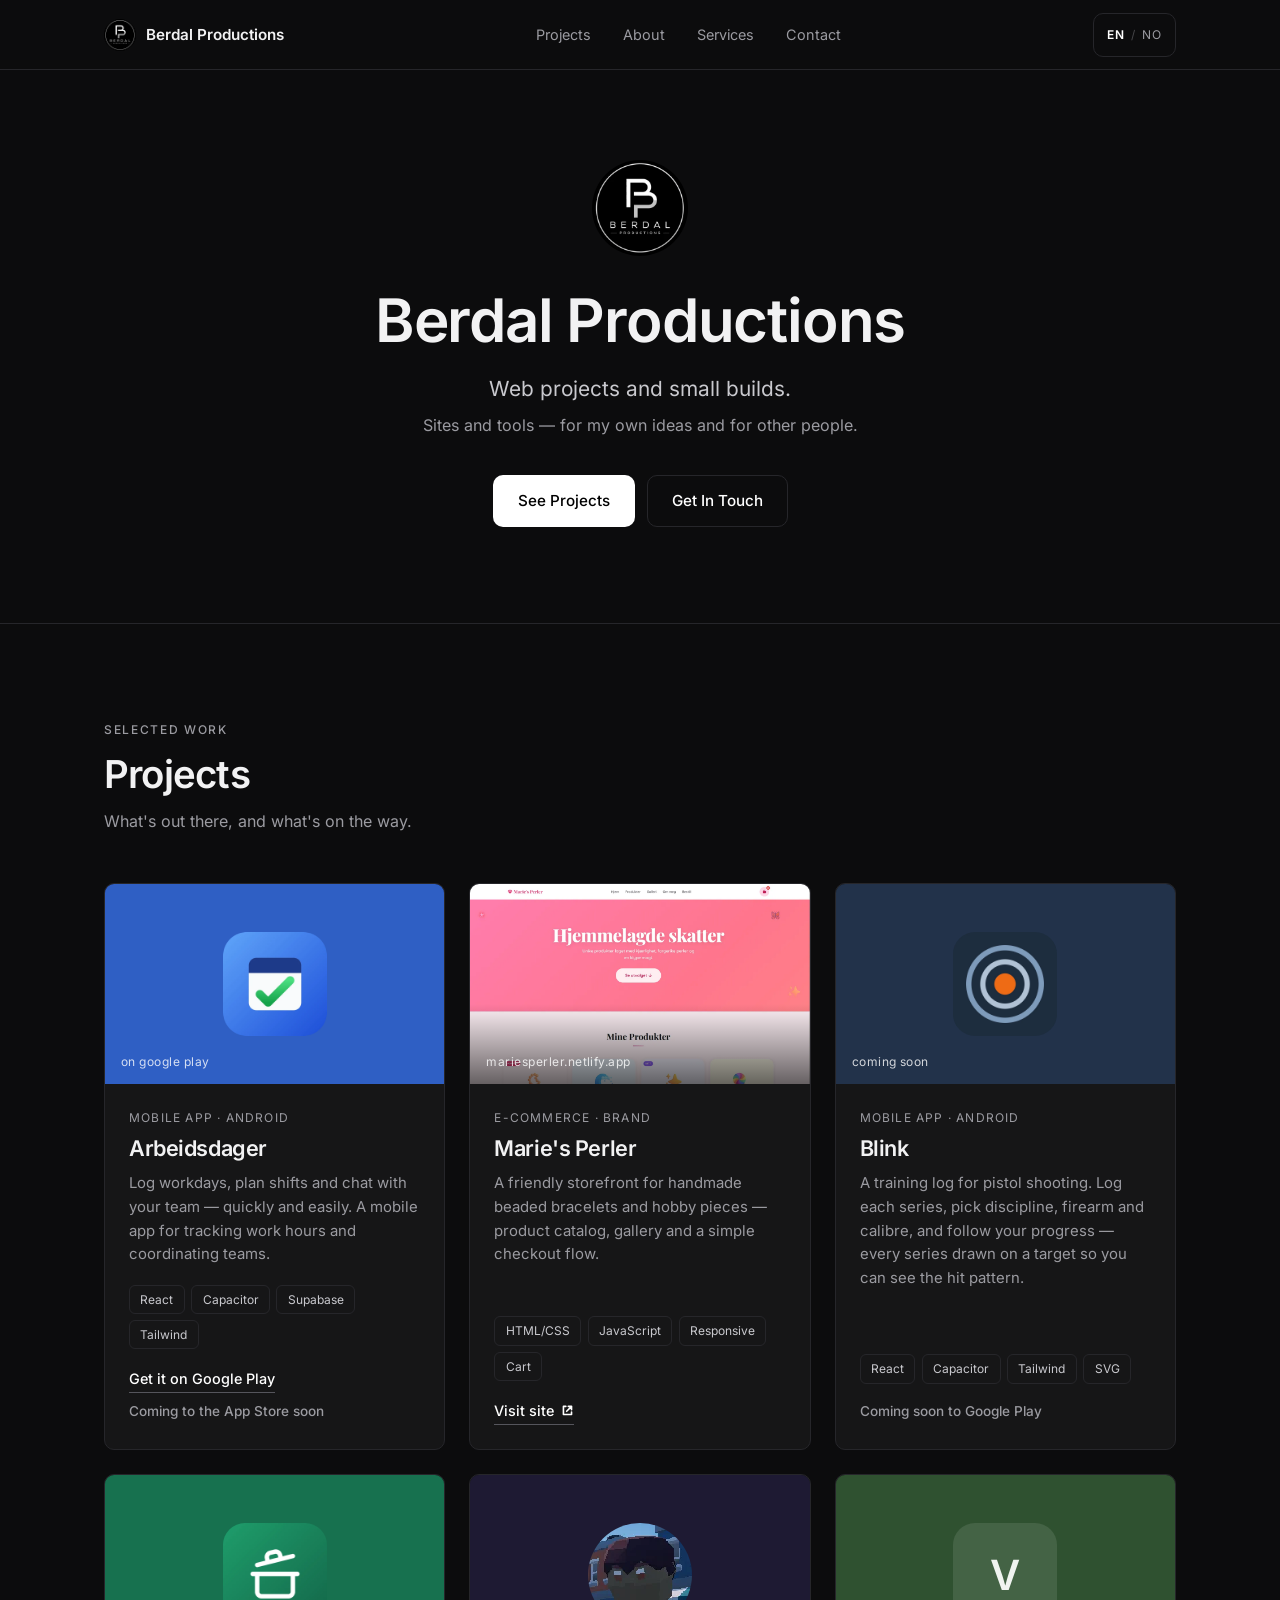
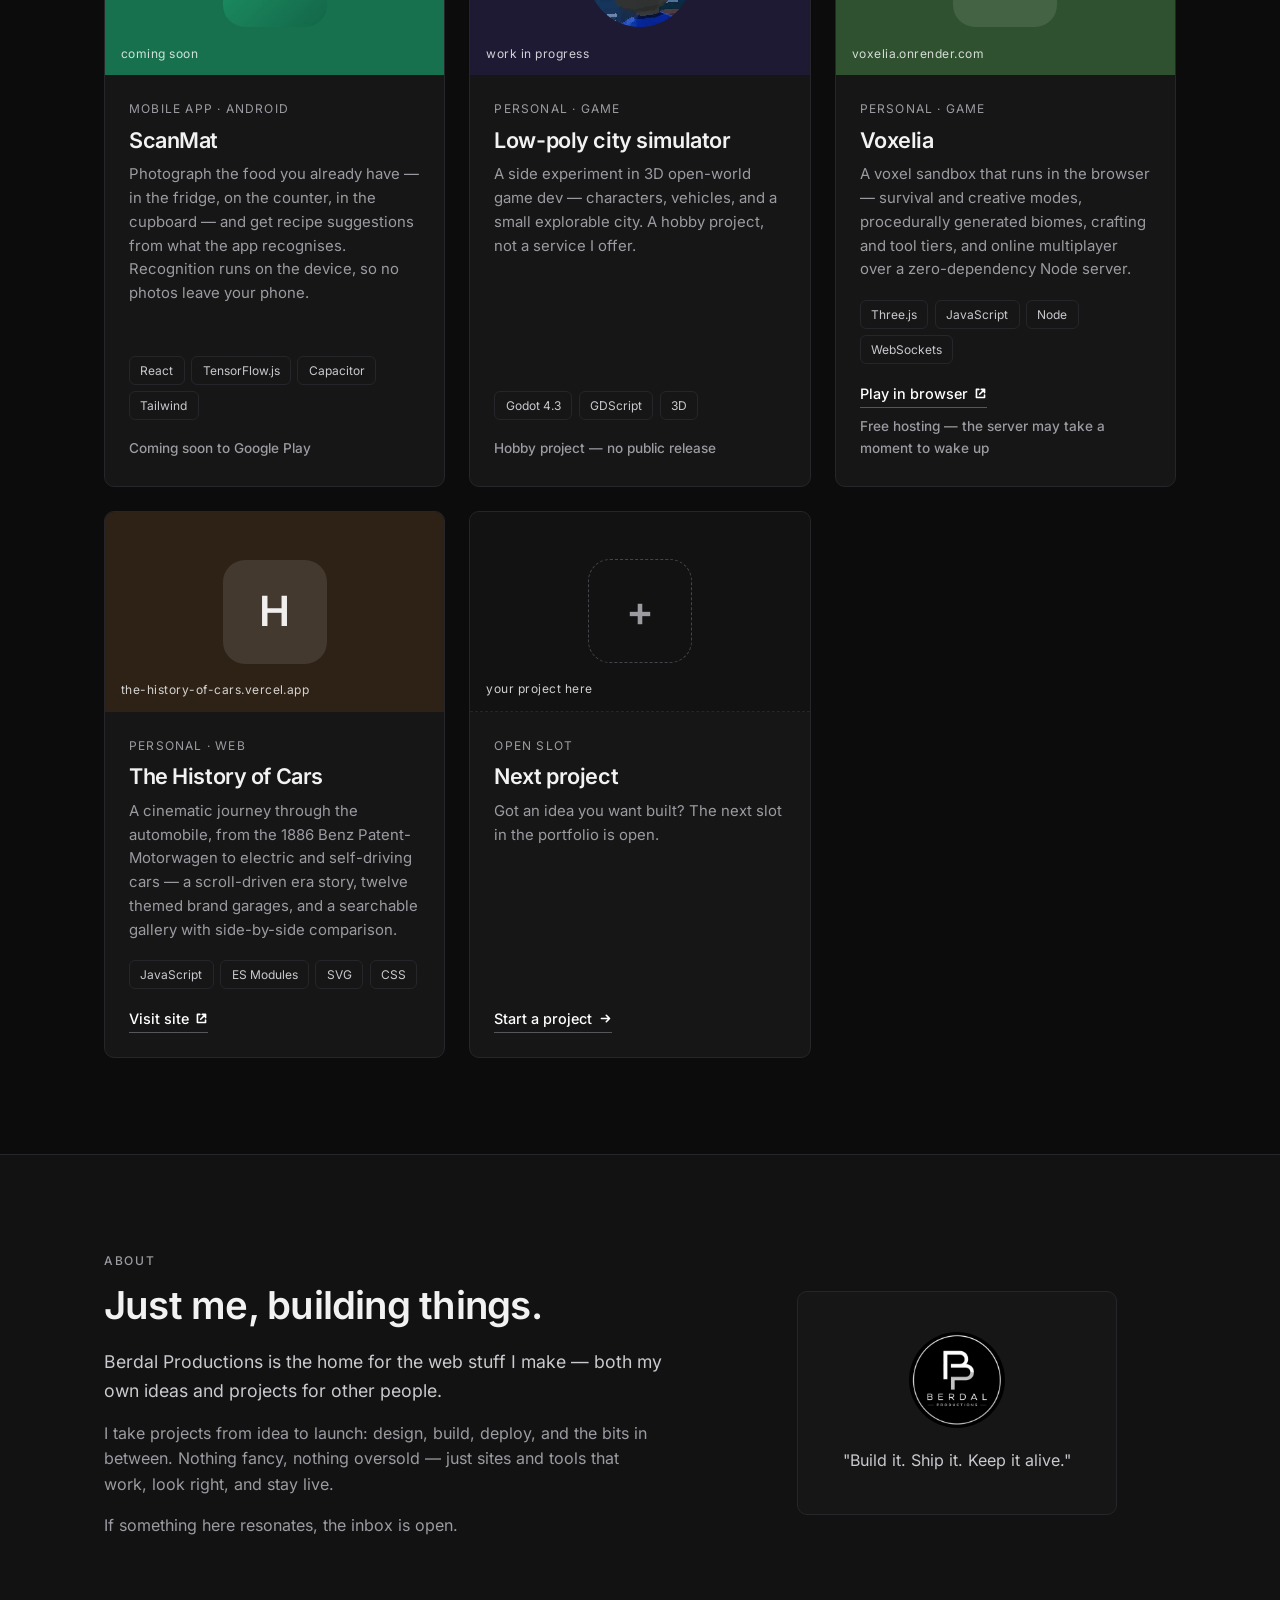
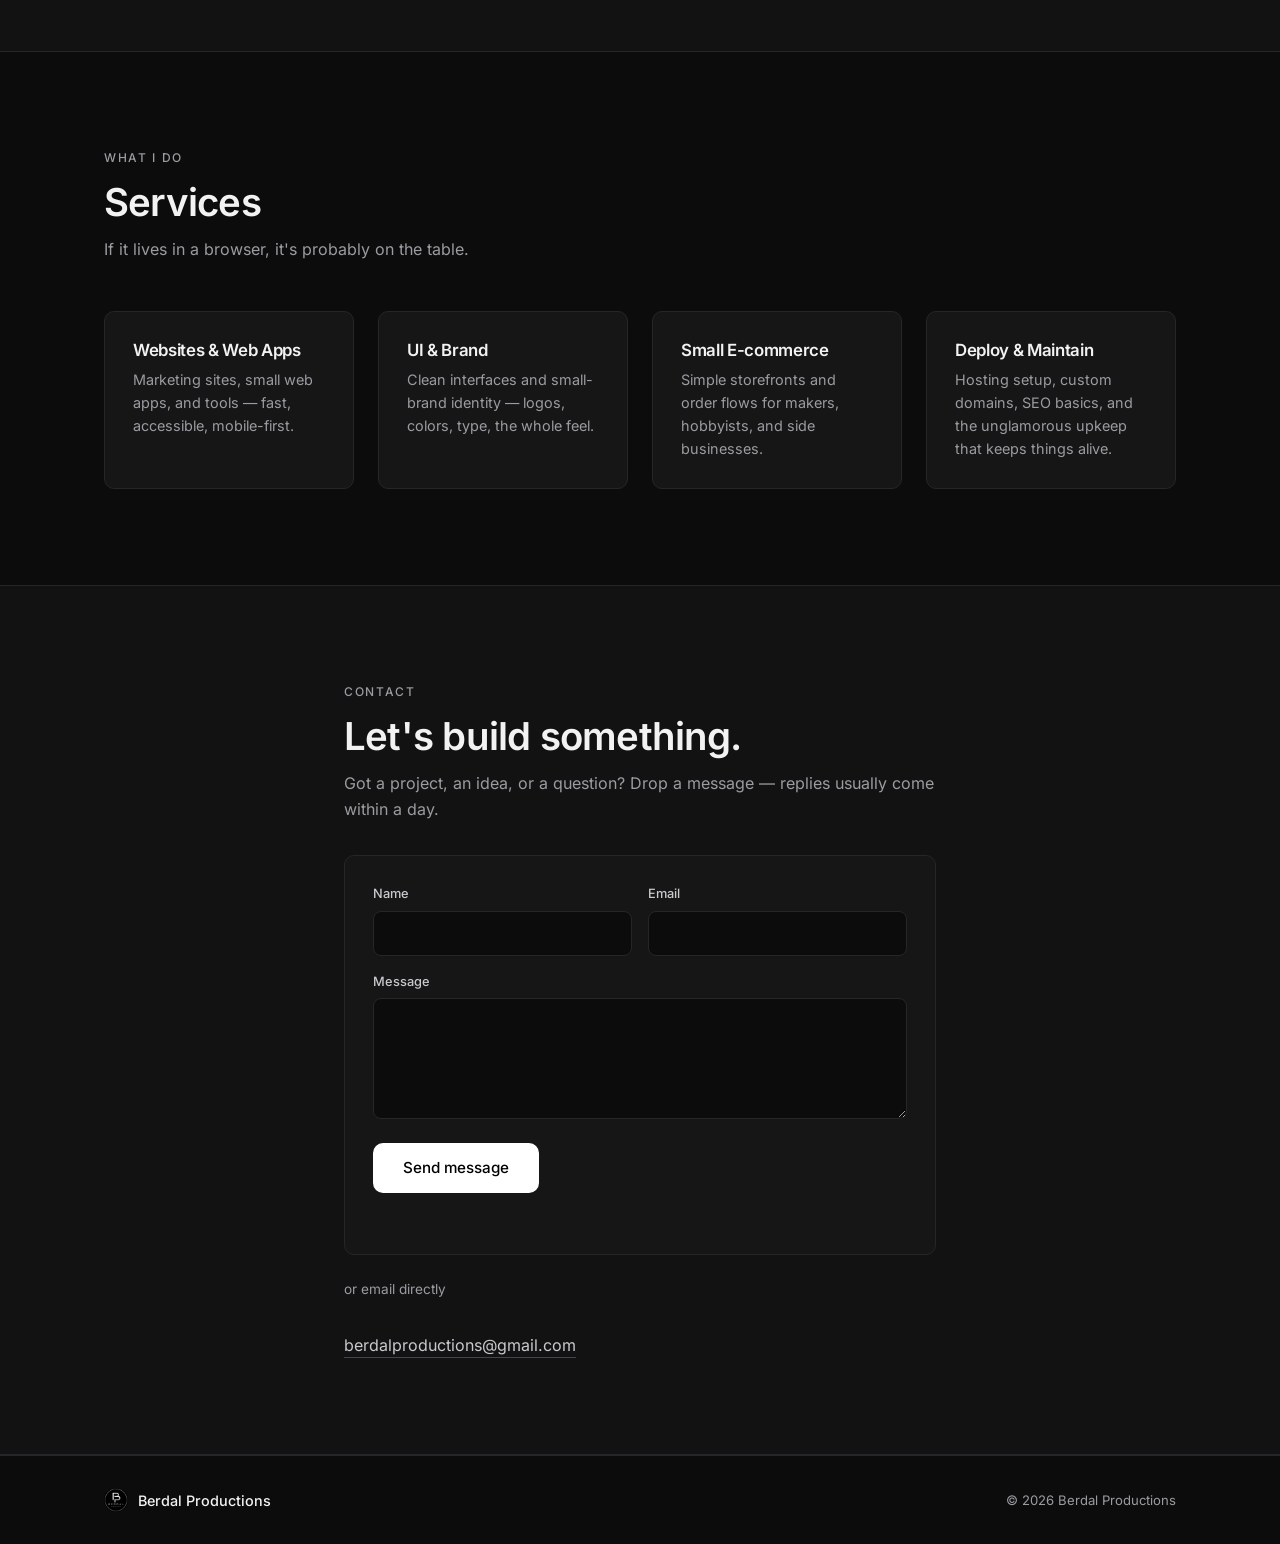
==== commit 691b4249: "Redesign for berdalproductions.berdal.dev on Cloudflare Pages - Flat, animation-free styling; self-h" ====
--- a/index.html
+++ b/index.html
@@ -4,19 +4,23 @@
 <meta charset="UTF-8">
 <meta name="viewport" content="width=device-width, initial-scale=1.0">
 <title>Berdal Productions — Web projects & small builds</title>
-<meta name="description" content="Berdal Productions: web projects and small builds — by Berdal, for himself and for others.">
-<meta name="theme-color" content="#0a0a0a">
-
-<link rel="canonical" href="https://berdalproductions.netlify.app/">
+<meta name="description" content="Berdal Productions: web projects and small builds — sites and tools for my own ideas and for other people.">
+<meta name="theme-color" content="#0c0c0d">
+
+<link rel="canonical" href="https://berdalproductions.berdal.dev/">
+<link rel="alternate" hreflang="en" href="https://berdalproductions.berdal.dev/">
+<link rel="alternate" hreflang="nb" href="https://berdalproductions.berdal.dev/no/">
+<link rel="alternate" hreflang="x-default" href="https://berdalproductions.berdal.dev/">
 
 <!-- Open Graph -->
 <meta property="og:type" content="website">
-<meta property="og:url" content="https://berdalproductions.netlify.app/">
+<meta property="og:url" content="https://berdalproductions.berdal.dev/">
 <meta property="og:title" content="Berdal Productions — Web projects & small builds">
-<meta property="og:description" content="Web projects and small builds — by Berdal, for himself and for others.">
-<meta property="og:image" content="https://berdalproductions.netlify.app/icons/og-banner.webp">
+<meta property="og:description" content="Web projects and small builds — sites and tools for my own ideas and for other people.">
+<meta property="og:image" content="https://berdalproductions.berdal.dev/icons/og-banner.jpg">
 <meta property="og:image:width" content="1200">
 <meta property="og:image:height" content="630">
+<meta property="og:image:type" content="image/jpeg">
 <meta property="og:image:alt" content="Berdal Productions — Web projects & small builds">
 <meta property="og:site_name" content="Berdal Productions">
 <meta property="og:locale" content="en_US">
@@ -25,38 +29,32 @@
 <!-- Twitter -->
 <meta name="twitter:card" content="summary_large_image">
 <meta name="twitter:title" content="Berdal Productions — Web projects & small builds">
-<meta name="twitter:description" content="Web projects and small builds — by Berdal, for himself and for others.">
-<meta name="twitter:image" content="https://berdalproductions.netlify.app/icons/og-banner.webp">
+<meta name="twitter:description" content="Web projects and small builds — sites and tools for my own ideas and for other people.">
+<meta name="twitter:image" content="https://berdalproductions.berdal.dev/icons/og-banner.jpg">
 
 <!-- Icons -->
-<link rel="icon" href="icons/favicon.ico" sizes="any">
-<link rel="icon" href="icons/favicon-32.png" type="image/png" sizes="32x32">
-<link rel="icon" href="icons/favicon-16.png" type="image/png" sizes="16x16">
-<link rel="apple-touch-icon" href="icons/apple-touch-icon.png">
-<link rel="manifest" href="manifest.webmanifest">
+<link rel="icon" href="/icons/favicon.ico" sizes="any">
+<link rel="icon" href="/icons/favicon-32.png" type="image/png" sizes="32x32">
+<link rel="icon" href="/icons/favicon-16.png" type="image/png" sizes="16x16">
+<link rel="apple-touch-icon" href="/icons/apple-touch-icon.png">
+<link rel="manifest" href="/manifest.webmanifest">
 
 <!-- Fonts & styles -->
-<link rel="preconnect" href="https://fonts.googleapis.com">
-<link rel="preconnect" href="https://fonts.gstatic.com" crossorigin>
-<link rel="preconnect" href="https://cdnjs.cloudflare.com" crossorigin>
-<link href="https://fonts.googleapis.com/css2?family=Inter:wght@300;400;500;600;700&family=Playfair+Display:wght@500;700&display=swap" rel="stylesheet">
-<link href="https://cdnjs.cloudflare.com/ajax/libs/font-awesome/6.5.1/css/all.min.css" rel="stylesheet">
-<link rel="stylesheet" href="css/style.css">
-<noscript><style>
-  .section{opacity:1!important;transform:none!important}
-  .project-card,.service{opacity:1!important;transform:none!important}
-  .lang-toggle{display:none!important}
-</style></noscript>
+<link rel="preload" href="/fonts/inter-latin.woff2" as="font" type="font/woff2" crossorigin>
+<link rel="stylesheet" href="/css/style.css">
+<script type="application/ld+json">
+{"@context":"https://schema.org","@type":"Organization","name":"Berdal Productions","url":"https://berdalproductions.berdal.dev/","logo":"https://berdalproductions.berdal.dev/icons/icon-512.png","email":"berdalproductions@gmail.com"}
+</script>
 </head>
 <body>
 
-<a href="#projects" class="skip-link">Skip to content</a>
+<a href="#projects" class="skip-link" data-i18n="a11y.skip">Skip to content</a>
 
 <!-- NAV -->
 <nav class="nav">
   <div class="nav-inner">
     <a href="#top" class="brand">
-      <img src="icons/bp_logo_sm.webp" alt="Berdal Productions" width="36" height="36">
+      <img src="/icons/bp_logo_sm.webp" alt="Berdal Productions" width="36" height="36">
       <span>Berdal Productions</span>
     </a>
     <ul class="nav-links">
@@ -66,12 +64,12 @@
       <li><a href="#contact" data-i18n="nav.contact">Contact</a></li>
     </ul>
     <div class="nav-right">
-      <button class="lang-toggle" id="langToggle" aria-label="Switch language">
+      <a class="lang-toggle" href="/no/" hreflang="nb" lang="nb" aria-label="Switch to Norwegian" data-i18n-aria="a11y.lang">
         <span class="lang-current">EN</span>
         <span class="lang-divider">/</span>
         <span class="lang-other">NO</span>
-      </button>
-      <button class="hamburger" id="hamburger" aria-label="Menu" aria-expanded="false" aria-controls="mobileMenu"><span></span><span></span><span></span></button>
+      </a>
+      <button class="hamburger" id="hamburger" aria-label="Menu" data-i18n-aria="a11y.menu" aria-expanded="false" aria-controls="mobileMenu"><span></span><span></span><span></span></button>
     </div>
   </div>
   <div class="mobile-menu" id="mobileMenu">
@@ -84,9 +82,8 @@
 
 <!-- HERO -->
 <header id="top" class="hero">
-  <div class="hero-bg"></div>
   <div class="hero-content">
-    <img src="icons/bp_logo_sm.webp" alt="" class="hero-logo" width="140" height="140" fetchpriority="high">
+    <img src="/icons/bp_logo_sm.webp" alt="" class="hero-logo" width="96" height="96" fetchpriority="high">
     <h1>Berdal Productions</h1>
     <p class="tagline" data-i18n="hero.tagline">Web projects and small builds.</p>
     <p class="subtitle" data-i18n="hero.subtitle">Sites and tools — for my own ideas and for other people.</p>
@@ -95,7 +92,6 @@
       <a href="#contact" class="btn btn-ghost" data-i18n="hero.ctaSecondary">Get In Touch</a>
     </div>
   </div>
-  <a href="#projects" class="scroll-cue" aria-label="Scroll"><i class="fas fa-chevron-down"></i></a>
 </header>
 
 <!-- PROJECTS -->
@@ -110,8 +106,8 @@
     <div class="projects-grid">
 
       <article class="project-card">
-        <a class="project-visual project-visual-arbeidsdager" href="https://play.google.com/store/apps/details?id=no.arbeidsdager.app" target="_blank" rel="noopener" aria-label="Arbeidsdager on Google Play">
-          <img src="icons/projectimages/arbeidsdager.webp" alt="Arbeidsdager app icon" class="project-app-icon" width="512" height="512" loading="lazy" decoding="async">
+        <a class="project-visual project-visual-arbeidsdager" href="https://play.google.com/store/apps/details?id=no.arbeidsdager.app" target="_blank" rel="noopener" tabindex="-1" aria-hidden="true">
+          <img src="/icons/projectimages/arbeidsdager.webp" alt="Arbeidsdager app icon" class="project-app-icon" width="512" height="512" loading="lazy" decoding="async">
           <span class="project-visual-label" data-i18n="projects.arbeidsdager.label">on google play</span>
         </a>
         <div class="project-body">
@@ -122,17 +118,17 @@
             <li>React</li><li>Capacitor</li><li>Supabase</li><li>Tailwind</li>
           </ul>
           <a class="project-link" href="https://play.google.com/store/apps/details?id=no.arbeidsdager.app" target="_blank" rel="noopener">
-            <span data-i18n="projects.arbeidsdager.cta">Get it on Google Play</span> <i class="fab fa-google-play"></i>
+            <span data-i18n="projects.arbeidsdager.cta">Get it on Google Play</span>
           </a>
           <span class="project-link is-static project-note-2">
-            <i class="fab fa-apple"></i> <span data-i18n="projects.arbeidsdager.note">Coming to the App Store soon</span>
-          </span>
-        </div>
-      </article>
-
-      <article class="project-card">
-        <a class="project-visual project-visual-marie has-shot" href="https://mariesperler.netlify.app" target="_blank" rel="noopener" aria-label="Open Marie's Perler">
-          <img src="icons/projectimages/mariesperler.webp" alt="Marie's Perler homepage screenshot" width="1200" height="692" loading="lazy" decoding="async">
+           <span data-i18n="projects.arbeidsdager.note">Coming to the App Store soon</span>
+          </span>
+        </div>
+      </article>
+
+      <article class="project-card">
+        <a class="project-visual project-visual-marie has-shot" href="https://mariesperler.netlify.app" target="_blank" rel="noopener" tabindex="-1" aria-hidden="true">
+          <img src="/icons/projectimages/mariesperler.webp" alt="Marie's Perler homepage screenshot" width="1200" height="692" loading="lazy" decoding="async">
           <span class="project-visual-label">mariesperler.netlify.app</span>
         </a>
         <div class="project-body">
@@ -143,14 +139,14 @@
             <li>HTML/CSS</li><li>JavaScript</li><li>Responsive</li><li>Cart</li>
           </ul>
           <a class="project-link" href="https://mariesperler.netlify.app" target="_blank" rel="noopener">
-            <span data-i18n="projects.visit">Visit site</span> <i class="fas fa-arrow-up-right-from-square"></i>
+            <span data-i18n="projects.visit">Visit site</span> <svg viewBox="0 0 16 16" aria-hidden="true"><path d="M6 3H3v10h10v-3M9 3h4v4M13 3L7 9"/></svg>
           </a>
         </div>
       </article>
 
       <article class="project-card">
         <div class="project-visual project-visual-blink">
-          <img src="icons/projectimages/blink.webp" alt="Blink app icon" class="project-app-icon" width="512" height="512" loading="lazy" decoding="async">
+          <img src="/icons/projectimages/blink.webp" alt="Blink app icon" class="project-app-icon" width="512" height="512" loading="lazy" decoding="async">
           <span class="project-visual-label" data-i18n="projects.blink.label">coming soon</span>
         </div>
         <div class="project-body">
@@ -161,14 +157,14 @@
             <li>React</li><li>Capacitor</li><li>Tailwind</li><li>SVG</li>
           </ul>
           <span class="project-link is-static">
-            <i class="fas fa-hourglass-half"></i> <span data-i18n="projects.blink.note">Coming soon to Google Play</span>
+           <span data-i18n="projects.blink.note">Coming soon to Google Play</span>
           </span>
         </div>
       </article>
 
       <article class="project-card">
         <div class="project-visual project-visual-scanmat">
-          <img src="icons/projectimages/scanmat.webp" alt="ScanMat app icon" class="project-app-icon" width="512" height="512" loading="lazy" decoding="async">
+          <img src="/icons/projectimages/scanmat.webp" alt="ScanMat app icon" class="project-app-icon" width="512" height="512" loading="lazy" decoding="async">
           <span class="project-visual-label" data-i18n="projects.scanmat.label">coming soon</span>
         </div>
         <div class="project-body">
@@ -179,15 +175,14 @@
             <li>React</li><li>TensorFlow.js</li><li>Capacitor</li><li>Tailwind</li>
           </ul>
           <span class="project-link is-static">
-            <i class="fas fa-hourglass-half"></i> <span data-i18n="projects.scanmat.note">Coming soon to Google Play</span>
+           <span data-i18n="projects.scanmat.note">Coming soon to Google Play</span>
           </span>
         </div>
       </article>
 
       <article class="project-card">
         <div class="project-visual project-visual-game">
-          <i class="fas fa-gamepad project-visual-bg-icon"></i>
-          <img src="icons/projectimages/openworld_avatar.webp" alt="Open-world game character portrait" class="project-avatar" width="173" height="152" loading="lazy" decoding="async">
+          <img src="/icons/projectimages/openworld_avatar.webp" alt="Open-world game character portrait" class="project-avatar" width="173" height="152" loading="lazy" decoding="async">
           <span class="project-visual-label" data-i18n="projects.game.label">work in progress</span>
         </div>
         <div class="project-body">
@@ -198,15 +193,14 @@
             <li>Godot 4.3</li><li>GDScript</li><li>3D</li>
           </ul>
           <span class="project-link is-static">
-            <i class="fas fa-flask"></i> <span data-i18n="projects.game.note">Hobby project — no public release</span>
-          </span>
-        </div>
-      </article>
-
-      <article class="project-card">
-        <a class="project-visual project-visual-voxelia" href="https://voxelia.onrender.com" target="_blank" rel="noopener" aria-label="Play Voxelia">
-          <i class="fas fa-cube project-visual-bg-icon"></i>
-          <div class="project-glyph"><i class="fas fa-cubes"></i></div>
+           <span data-i18n="projects.game.note">Hobby project — no public release</span>
+          </span>
+        </div>
+      </article>
+
+      <article class="project-card">
+        <a class="project-visual project-visual-voxelia" href="https://voxelia.onrender.com" target="_blank" rel="noopener" tabindex="-1" aria-hidden="true">
+          <div class="project-monogram" aria-hidden="true">V</div>
           <span class="project-visual-label">voxelia.onrender.com</span>
         </a>
         <div class="project-body">
@@ -217,18 +211,17 @@
             <li>Three.js</li><li>JavaScript</li><li>Node</li><li>WebSockets</li>
           </ul>
           <a class="project-link" href="https://voxelia.onrender.com" target="_blank" rel="noopener">
-            <span data-i18n="projects.voxelia.cta">Play in browser</span> <i class="fas fa-arrow-up-right-from-square"></i>
+            <span data-i18n="projects.voxelia.cta">Play in browser</span> <svg viewBox="0 0 16 16" aria-hidden="true"><path d="M6 3H3v10h10v-3M9 3h4v4M13 3L7 9"/></svg>
           </a>
           <span class="project-link is-static project-note-2">
-            <i class="fas fa-moon"></i> <span data-i18n="projects.voxelia.note">Free hosting — the server may take a moment to wake up</span>
-          </span>
-        </div>
-      </article>
-
-      <article class="project-card">
-        <a class="project-visual project-visual-cars" href="https://the-history-of-cars.vercel.app" target="_blank" rel="noopener" aria-label="Open The History of Cars">
-          <i class="fas fa-road project-visual-bg-icon"></i>
-          <div class="project-glyph"><i class="fas fa-car-side"></i></div>
+           <span data-i18n="projects.voxelia.note">Free hosting — the server may take a moment to wake up</span>
+          </span>
+        </div>
+      </article>
+
+      <article class="project-card">
+        <a class="project-visual project-visual-cars" href="https://the-history-of-cars.vercel.app" target="_blank" rel="noopener" tabindex="-1" aria-hidden="true">
+          <div class="project-monogram" aria-hidden="true">H</div>
           <span class="project-visual-label">the-history-of-cars.vercel.app</span>
         </a>
         <div class="project-body">
@@ -239,14 +232,14 @@
             <li>JavaScript</li><li>ES Modules</li><li>SVG</li><li>CSS</li>
           </ul>
           <a class="project-link" href="https://the-history-of-cars.vercel.app" target="_blank" rel="noopener">
-            <span data-i18n="projects.visit">Visit site</span> <i class="fas fa-arrow-up-right-from-square"></i>
+            <span data-i18n="projects.visit">Visit site</span> <svg viewBox="0 0 16 16" aria-hidden="true"><path d="M6 3H3v10h10v-3M9 3h4v4M13 3L7 9"/></svg>
           </a>
         </div>
       </article>
 
       <article class="project-card project-card-soon">
         <div class="project-visual project-visual-next">
-          <div class="project-mark"><i class="fas fa-plus"></i></div>
+          <div class="project-monogram" aria-hidden="true">+</div>
           <span class="project-visual-label" data-i18n="projects.next.label">your project here</span>
         </div>
         <div class="project-body">
@@ -254,7 +247,7 @@
           <h3 data-i18n="projects.next.title">Next project</h3>
           <p data-i18n="projects.next.desc">Got an idea you want built? The next slot in the portfolio is open.</p>
           <a class="project-link" href="#contact">
-            <span data-i18n="projects.next.cta">Start a project</span> <i class="fas fa-arrow-right"></i>
+            <span data-i18n="projects.next.cta">Start a project</span> <svg viewBox="0 0 16 16" aria-hidden="true"><path d="M3 8h10M9 4l4 4-4 4"/></svg>
           </a>
         </div>
       </article>
@@ -275,7 +268,7 @@
     </div>
     <div class="about-visual">
       <div class="about-card">
-        <img src="icons/bp_logo_sm.webp" alt="Berdal Productions" width="120" height="120" loading="lazy">
+        <img src="/icons/bp_logo_sm.webp" alt="Berdal Productions" width="120" height="120" loading="lazy">
         <p class="quote" data-i18n="about.quote">"Build it. Ship it. Keep it alive."</p>
       </div>
     </div>
@@ -292,22 +285,22 @@
     </div>
     <div class="services-grid">
       <div class="service">
-        <i class="fas fa-code"></i>
+       
         <h3 data-i18n="services.web.title">Websites & Web Apps</h3>
         <p data-i18n="services.web.desc">Marketing sites, small web apps, and tools — fast, accessible, mobile-first.</p>
       </div>
       <div class="service">
-        <i class="fas fa-pen-nib"></i>
+       
         <h3 data-i18n="services.brand.title">UI & Brand</h3>
         <p data-i18n="services.brand.desc">Clean interfaces and small-brand identity — logos, colors, type, the whole feel.</p>
       </div>
       <div class="service">
-        <i class="fas fa-cart-shopping"></i>
+       
         <h3 data-i18n="services.shop.title">Small E-commerce</h3>
         <p data-i18n="services.shop.desc">Simple storefronts and order flows for makers, hobbyists, and side businesses.</p>
       </div>
       <div class="service">
-        <i class="fas fa-rocket"></i>
+       
         <h3 data-i18n="services.deploy.title">Deploy & Maintain</h3>
         <p data-i18n="services.deploy.desc">Hosting setup, custom domains, SEO basics, and the unglamorous upkeep that keeps things alive.</p>
       </div>
@@ -322,8 +315,7 @@
     <h2 data-i18n="contact.title">Let's build something.</h2>
     <p data-i18n="contact.intro">Got a project, an idea, or a question? Drop a message — replies usually come within a day.</p>
 
-    <form name="contact" method="POST" data-netlify="true" netlify-honeypot="bot-field" class="contact-form" id="contactForm" novalidate>
-      <input type="hidden" name="form-name" value="contact">
+    <form name="contact" method="POST" action="/api/contact" class="contact-form" id="contactForm" novalidate>
       <div class="hp" aria-hidden="true">
         <label>Leave empty: <input name="bot-field" tabindex="-1" autocomplete="off"></label>
       </div>
@@ -342,14 +334,14 @@
         <textarea name="message" rows="5" required maxlength="5000"></textarea>
       </label>
       <button type="submit" class="btn btn-primary btn-lg" id="contactSubmit">
-        <span data-i18n="contact.form.submit">Send message</span> <i class="fas fa-paper-plane"></i>
+        <span data-i18n="contact.form.submit">Send message</span>
       </button>
       <p class="form-status" id="formStatus" role="status" aria-live="polite"></p>
     </form>
 
     <p class="contact-or" data-i18n="contact.or">or email directly</p>
     <a href="mailto:berdalproductions@gmail.com" class="contact-email">
-      <i class="fas fa-envelope"></i> berdalproductions@gmail.com
+     berdalproductions@gmail.com
     </a>
   </div>
 </section>
@@ -358,10 +350,10 @@
 <footer class="footer">
   <div class="container footer-inner">
     <div class="footer-brand">
-      <img src="icons/bp_logo_sm.webp" alt="" width="28" height="28" loading="lazy">
+      <img src="/icons/bp_logo_sm.webp" alt="" width="28" height="28" loading="lazy">
       <span>Berdal Productions</span>
     </div>
-    <p>&copy; <span id="year"></span> Berdal Productions</p>
+    <p>&copy; <span id="year">2026</span> Berdal Productions</p>
   </div>
 </footer>
 
@@ -369,7 +361,7 @@
 <script defer src="https://static.cloudflareinsights.com/beacon.min.js" data-cf-beacon='{"token": "ae6aa0554d6a4a14849f666a1d8a086c"}'></script>
 <!-- End Cloudflare Web Analytics -->
 
-<script src="js/main.js" defer></script>
+<script src="/js/main.js" defer></script>
 
 </body>
 </html>
--- a/css/style.css
+++ b/css/style.css
@@ -1,479 +1,252 @@
 /* ============ BERDAL PRODUCTIONS ============ */
+@font-face{
+  font-family:'Inter';font-style:normal;font-weight:300 700;font-display:swap;
+  src:url('/fonts/inter-latin.woff2') format('woff2');
+}
 :root{
-  --bg:#0a0a0a;
-  --bg-2:#111;
-  --bg-3:#161616;
-  --line:#222;
-  --text:#f4f4f4;
-  --muted:#9a9a9a;
-  --silver:#d8d8d8;
-  --silver-2:#bcbcbc;
-  --accent:#e9e9e9;
-  --grad: linear-gradient(135deg,#fff 0%,#bcbcbc 50%,#6a6a6a 100%);
-  --shadow: 0 20px 60px rgba(0,0,0,.5);
-  --radius: 16px;
-  --radius-sm: 10px;
-  --container: 1200px;
-  --focus: #ffffff;
-  --tap: 44px;            /* min touch target */
-  --ease: cubic-bezier(.2,.8,.2,1);
+  --bg:#0c0c0d;
+  --bg-2:#121213;
+  --bg-3:#161617;
+  --line:#26262a;
+  --text:#f2f2f3;
+  --muted:#9b9ba1;
+  --soft:#c9c9ce;
+  --focus:#ffffff;
+  --radius:10px;
+  --container:1120px;
+  --tap:44px;
 }
 *{box-sizing:border-box;margin:0;padding:0}
-html{scroll-behavior:smooth;scroll-padding-top:90px}
-
-@media (prefers-reduced-motion: reduce){
-  html{scroll-behavior:auto}
-  *,*::before,*::after{
-    animation-duration:.001ms!important;animation-iteration-count:1!important;
-    transition-duration:.001ms!important;
-  }
-  .section,.project-card,.service{opacity:1!important;transform:none!important}
-  .hero-logo{animation:none!important}
-  .scroll-cue{animation:none!important}
-}
+html{scroll-padding-top:80px}
 body{
-  font-family:'Inter',system-ui,-apple-system,sans-serif;
-  background:var(--bg);
-  color:var(--text);
-  line-height:1.6;
-  -webkit-font-smoothing:antialiased;
+  font-family:'Inter',system-ui,-apple-system,'Segoe UI',sans-serif;
+  background:var(--bg);color:var(--text);
+  line-height:1.6;-webkit-font-smoothing:antialiased;
   overflow-x:hidden;
 }
 img{max-width:100%;display:block}
 a{color:inherit;text-decoration:none}
 ul{list-style:none}
+h1,h2,h3{line-height:1.2;font-weight:600;letter-spacing:-.02em}
 
 .container{max-width:var(--container);margin:0 auto;padding:0 1.5rem}
 
-/* skip link */
 .skip-link{
   position:absolute;left:-9999px;top:0;z-index:200;padding:.75rem 1rem;
-  background:#fff;color:#000;border-radius:0 0 8px 0;font-size:.85rem;font-weight:600;
+  background:#fff;color:#000;font-size:.85rem;font-weight:600;
 }
 .skip-link:focus{left:0}
 
-/* focus system — every interactive element gets a visible ring.
-   :where() keeps specificity at 0 so components can still opt out. */
 :where(a,button,input,textarea,select,[tabindex]):focus-visible{
-  outline:2px solid var(--focus);
-  outline-offset:3px;
-}
-/* card visuals sit flush inside an overflow:hidden card — inset the ring
-   so it isn't clipped away */
+  outline:2px solid var(--focus);outline-offset:3px;
+}
 .project-visual:focus-visible{outline-offset:-4px}
-
-::selection{background:rgba(255,255,255,.2);color:#fff}
-
-h1,h2,h3{font-family:'Playfair Display',serif;letter-spacing:-.01em;line-height:1.15;font-weight:600}
+::selection{background:rgba(255,255,255,.22);color:#fff}
+
 .eyebrow{
-  display:inline-block;font-family:'Inter',sans-serif;font-size:.75rem;letter-spacing:.25em;
-  text-transform:uppercase;color:var(--silver-2);margin-bottom:1rem;
-  padding:.4rem .8rem;border:1px solid var(--line);border-radius:999px;
+  display:block;font-size:.75rem;letter-spacing:.14em;text-transform:uppercase;
+  color:var(--muted);margin-bottom:.75rem;font-weight:500;
 }
 
 /* ===== NAV ===== */
 .nav{
   position:fixed;top:0;left:0;right:0;z-index:100;
-  background:rgba(10,10,10,.75);backdrop-filter:blur(14px);
-  border-bottom:1px solid var(--line);
-  transition:background .3s ease,box-shadow .3s ease,border-color .3s ease;
-}
-.nav.scrolled{
-  background:rgba(10,10,10,.94);
-  border-bottom-color:#2b2b2b;
-  box-shadow:0 8px 32px rgba(0,0,0,.45);
+  background:var(--bg);border-bottom:1px solid var(--line);
 }
 .nav-inner{
-  max-width:var(--container);margin:0 auto;padding:1rem 1.5rem;
+  max-width:var(--container);margin:0 auto;padding:.75rem 1.5rem;
   display:flex;align-items:center;justify-content:space-between;gap:1rem;
 }
-.brand{display:flex;align-items:center;gap:.65rem;font-weight:600;letter-spacing:.02em}
-.brand img{width:36px;height:36px;border-radius:50%}
+.brand{display:flex;align-items:center;gap:.65rem;font-weight:600}
+.brand img{width:32px;height:32px;border-radius:50%}
 .brand span{font-size:.95rem}
 .nav-links{display:flex;gap:2rem}
-.nav-links a{
-  font-size:.9rem;color:var(--silver-2);transition:color .2s;position:relative;
-  display:inline-block;padding:.7rem 0;
-}
+.nav-links a{font-size:.9rem;color:var(--muted);display:inline-block;padding:.7rem 0}
 .nav-links a:hover{color:#fff}
-.nav-links a::after{
-  content:'';position:absolute;left:0;bottom:.3rem;width:0;height:1px;
-  background:var(--grad);transition:width .25s;
-}
-.nav-links a:hover::after{width:100%}
 .nav-right{display:flex;align-items:center;gap:.75rem}
 .lang-toggle{
-  background:transparent;border:1px solid var(--line);border-radius:999px;
-  padding:.4rem .9rem;cursor:pointer;color:var(--silver-2);
-  font-family:'Inter',sans-serif;font-size:.75rem;letter-spacing:.15em;
+  background:transparent;border:1px solid var(--line);border-radius:var(--radius);
+  padding:.4rem .8rem;cursor:pointer;color:var(--muted);
+  font-family:inherit;font-size:.75rem;letter-spacing:.1em;
   display:inline-flex;align-items:center;justify-content:center;gap:.35rem;
   min-height:var(--tap);touch-action:manipulation;
-  transition:color .25s ease,border-color .25s ease,background .25s ease;
-}
-.lang-toggle:hover{color:#fff;border-color:#fff;background:rgba(255,255,255,.04)}
+}
+.lang-toggle:hover{color:#fff;border-color:#55555c}
 .lang-current{color:#fff;font-weight:600}
 .lang-divider{opacity:.4}
-.lang-other{opacity:.6}
 .hamburger{
   display:none;background:none;border:none;cursor:pointer;
   width:var(--tap);height:var(--tap);flex-direction:column;
   align-items:center;justify-content:center;gap:5px;
   margin-right:-.5rem;touch-action:manipulation;
 }
-.hamburger span{display:block;width:22px;height:2px;background:#fff;
-  transition:transform .25s var(--ease),opacity .25s ease}
+.hamburger span{display:block;width:22px;height:2px;background:#fff}
 .hamburger.active span:nth-child(1){transform:translateY(7px) rotate(45deg)}
 .hamburger.active span:nth-child(2){opacity:0}
 .hamburger.active span:nth-child(3){transform:translateY(-7px) rotate(-45deg)}
-.mobile-menu{
-  display:none;flex-direction:column;background:var(--bg-2);
-  border-top:1px solid var(--line);
-}
-.mobile-menu a{padding:1rem 1.5rem;border-bottom:1px solid var(--line);color:var(--silver-2)}
+.mobile-menu{display:none;flex-direction:column;background:var(--bg-2);border-top:1px solid var(--line)}
+.mobile-menu a{padding:1rem 1.5rem;border-bottom:1px solid var(--line);color:var(--soft)}
 .mobile-menu.open{display:flex}
 
 /* ===== HERO ===== */
-.hero{
-  position:relative;min-height:100vh;min-height:100svh;
-  display:flex;align-items:center;justify-content:center;
-  text-align:center;padding:8rem 1.5rem 4rem;overflow:hidden;
-}
-.hero-bg{
-  position:absolute;inset:0;z-index:0;
-  background:
-    radial-gradient(circle at 20% 30%, rgba(255,255,255,.06), transparent 40%),
-    radial-gradient(circle at 80% 70%, rgba(255,255,255,.04), transparent 45%),
-    linear-gradient(180deg,#0a0a0a 0%,#000 100%);
-}
-.hero-content{position:relative;z-index:1;max-width:780px}
-.hero-logo{
-  width:140px;height:140px;margin:0 auto 2rem;border-radius:50%;
-  box-shadow:0 0 0 1px rgba(255,255,255,.08), 0 30px 80px rgba(0,0,0,.6);
-}
-.hero h1{
-  font-size:clamp(2.5rem,7vw,5.5rem);
-  background:var(--grad);-webkit-background-clip:text;background-clip:text;color:transparent;
-  margin-bottom:1rem;
-}
-.tagline{
-  font-size:clamp(1.1rem,2.2vw,1.4rem);color:var(--silver);
-  font-weight:300;letter-spacing:.02em;margin-bottom:.75rem;
-}
-.subtitle{color:var(--muted);font-size:1rem;margin-bottom:2.5rem}
-.hero-cta{display:flex;gap:1rem;justify-content:center;flex-wrap:wrap}
+.hero{padding:10rem 1.5rem 6rem;text-align:center;border-bottom:1px solid var(--line)}
+.hero-content{max-width:720px;margin:0 auto}
+.hero-logo{width:96px;height:96px;margin:0 auto 1.75rem;border-radius:50%}
+.hero h1{font-size:clamp(2.25rem,6vw,3.75rem);margin-bottom:1rem}
+.tagline{font-size:clamp(1.1rem,2.2vw,1.3rem);color:var(--soft);margin-bottom:.5rem}
+.subtitle{color:var(--muted);margin-bottom:2.25rem}
+.hero-cta{display:flex;gap:.75rem;justify-content:center;flex-wrap:wrap}
 
 .btn{
-  display:inline-flex;align-items:center;gap:.6rem;
-  padding:.95rem 1.8rem;border-radius:999px;font-weight:500;font-size:.95rem;
-  letter-spacing:.02em;cursor:pointer;border:1px solid transparent;
+  display:inline-flex;align-items:center;gap:.5rem;
+  padding:.8rem 1.5rem;border-radius:var(--radius);font-weight:500;font-size:.95rem;
+  cursor:pointer;border:1px solid transparent;font-family:inherit;
   min-height:var(--tap);touch-action:manipulation;
-  transition:background .25s ease,color .25s ease,border-color .25s ease,
-             transform .25s var(--ease),box-shadow .25s ease;
 }
 .btn-primary{background:#fff;color:#000}
-.btn-primary:hover{background:var(--silver);transform:translateY(-2px);box-shadow:0 10px 30px rgba(255,255,255,.15)}
+.btn-primary:hover{background:var(--soft)}
 .btn-ghost{background:transparent;color:#fff;border-color:var(--line)}
-.btn-ghost:hover{border-color:#fff;background:rgba(255,255,255,.05)}
-.btn-lg{padding:1.1rem 2.2rem;font-size:1rem}
-
-.scroll-cue{
-  position:absolute;bottom:2rem;left:50%;transform:translateX(-50%);
-  color:var(--muted);font-size:1.2rem;animation:bounce 2s infinite;z-index:1;
-}
-@keyframes bounce{0%,100%{transform:translateX(-50%) translateY(0)}50%{transform:translateX(-50%) translateY(8px)}}
+.btn-ghost:hover{border-color:#55555c}
+.btn-lg{padding:.9rem 1.8rem}
 
 /* ===== SECTION ===== */
-.section{padding:7rem 0;position:relative;opacity:0;transform:translateY(20px);transition:opacity .8s,transform .8s}
-.section.in{opacity:1;transform:none}
+.section{padding:6rem 0}
 .section-alt{background:var(--bg-2);border-top:1px solid var(--line);border-bottom:1px solid var(--line)}
-.section-head{text-align:center;max-width:680px;margin:0 auto 4rem}
-.section-head h2{font-size:clamp(2rem,4vw,3rem);margin-bottom:1rem}
+.section-head{max-width:640px;margin:0 0 3rem}
+.section-head h2{font-size:clamp(1.8rem,3.5vw,2.4rem);margin-bottom:.75rem}
 .section-head p{color:var(--muted)}
 
 /* ===== PROJECTS ===== */
-.projects-grid{
-  display:grid;gap:2rem;
-  grid-template-columns:repeat(auto-fit,minmax(320px,1fr));
-}
+.projects-grid{display:grid;gap:1.5rem;grid-template-columns:repeat(auto-fit,minmax(300px,1fr))}
 .project-card{
   background:var(--bg-3);border:1px solid var(--line);border-radius:var(--radius);
   overflow:hidden;display:flex;flex-direction:column;
-  transition:transform .3s ease,border-color .3s ease,box-shadow .3s ease;
-  opacity:0;transform:translateY(20px);
-}
-.project-card.in{opacity:1;transform:none;transition:opacity .8s,transform .8s,border-color .3s,box-shadow .3s}
-.project-card:hover{transform:translateY(-6px);border-color:#3a3a3a;box-shadow:var(--shadow)}
+}
 .project-visual{
   height:200px;display:flex;align-items:center;justify-content:center;
-  position:relative;overflow:hidden;text-decoration:none;
-}
-.project-visual::after{
-  content:'';position:absolute;inset:0;
-  background:linear-gradient(180deg,transparent 50%,rgba(0,0,0,.4) 100%);
-  pointer-events:none;
+  position:relative;overflow:hidden;
 }
 .project-visual-label{
-  position:absolute;bottom:.85rem;left:1rem;z-index:2;
-  font-family:'Inter',sans-serif;font-size:.75rem;letter-spacing:.12em;
-  text-transform:lowercase;color:rgba(255,255,255,.82);
-  text-shadow:0 1px 8px rgba(0,0,0,.7);
-}
-a.project-visual{cursor:pointer}
-a.project-visual:hover .project-mark{transform:scale(1.06);transition:transform .35s ease}
-
-/* screenshot variant */
-.project-visual.has-shot{height:220px;background:#0a0a0a}
+  position:absolute;bottom:.75rem;left:1rem;z-index:2;
+  font-size:.75rem;letter-spacing:.04em;color:rgba(255,255,255,.8);
+}
+.project-visual.has-shot{background:#0a0a0a}
 .project-visual.has-shot img{
   position:absolute;inset:0;width:100%;height:100%;object-fit:cover;object-position:top center;
-  transition:transform 1.2s cubic-bezier(.2,.8,.2,1);
-}
-.project-visual.has-shot:hover img{transform:scale(1.05)}
+}
 .project-visual.has-shot::after{
-  background:linear-gradient(180deg,rgba(0,0,0,0) 55%,rgba(0,0,0,.65) 100%);
-}
-.project-mark{
-  font-family:'Playfair Display',serif;font-size:5rem;font-weight:700;
-  color:rgba(255,255,255,.95);z-index:1;
-  text-shadow:0 4px 30px rgba(0,0,0,.4);
-}
-.project-visual-marie{
-  background:
-    radial-gradient(circle at 30% 30%, rgba(255,255,255,.18), transparent 55%),
-    linear-gradient(135deg,#ff7aa3 0%,#ff5c8a 55%,#e94e7d 100%);
-}
-.project-visual-marie .project-mark{
-  color:#fff;text-shadow:0 4px 20px rgba(180,40,80,.4);
-  font-style:italic;
-}
-.project-visual-marie .project-visual-label{color:rgba(255,255,255,.85)}
-.project-visual-next{
-  background:
-    repeating-linear-gradient(45deg,rgba(255,255,255,.015) 0 12px,transparent 12px 24px),
-    linear-gradient(135deg,#1a1a1a 0%,#0a0a0a 100%);
-  border-bottom:1px dashed var(--line);
-  height:220px;
-}
-.project-visual-next .project-mark{color:var(--silver-2);font-size:3rem}
-
-/* arbeidsdager — mobile app */
-.project-visual-arbeidsdager{
-  background:
-    radial-gradient(circle at 30% 25%, rgba(255,255,255,.18), transparent 55%),
-    linear-gradient(135deg,#3b82f6 0%,#1e40af 100%);
-  height:220px;
-}
-.project-app-icon{
-  position:relative;z-index:1;width:120px;height:120px;border-radius:24px;
-  box-shadow:0 12px 35px rgba(0,0,0,.35),0 0 0 6px rgba(255,255,255,.06);
-}
-.project-visual-arbeidsdager .project-visual-label{color:rgba(255,255,255,.85)}
-.project-app-icon,.project-glyph{transition:transform .35s cubic-bezier(.2,.8,.2,1)}
-a.project-visual:hover .project-app-icon,
-a.project-visual:hover .project-glyph{transform:translateY(-4px) scale(1.04)}
-
-/* blink — pistol shooting log */
-.project-visual-blink{
-  background:
-    radial-gradient(circle at 30% 25%, rgba(255,255,255,.12), transparent 55%),
-    radial-gradient(circle at 80% 80%, rgba(249,115,22,.18), transparent 55%),
-    linear-gradient(135deg,#2c4160 0%,#141e2b 100%);
-  height:220px;
-}
-.project-visual-blink .project-visual-label{color:rgba(255,255,255,.85)}
-
-/* scanmat — food recognition */
-.project-visual-scanmat{
-  background:
-    radial-gradient(circle at 30% 25%, rgba(255,255,255,.16), transparent 55%),
-    linear-gradient(135deg,#1b9c6b 0%,#0b3f2c 100%);
-  height:220px;
-}
-.project-visual-scanmat .project-visual-label{color:rgba(255,255,255,.85)}
-
-/* game / personal project */
-.project-visual-game{
-  background:
-    radial-gradient(circle at 75% 25%, rgba(110,140,255,.18), transparent 55%),
-    radial-gradient(circle at 20% 80%, rgba(180,90,255,.15), transparent 55%),
-    linear-gradient(135deg,#1a1530 0%,#0a0815 100%);
-  height:220px;
-}
-.project-visual-bg-icon{
-  position:absolute;right:-1rem;bottom:-1.5rem;font-size:11rem;
-  color:rgba(255,255,255,.04);transform:rotate(-12deg);z-index:0;
-}
+  content:'';position:absolute;inset:0;pointer-events:none;
+  background:linear-gradient(180deg,rgba(0,0,0,0) 60%,rgba(0,0,0,.6) 100%);
+}
+.project-app-icon{width:104px;height:104px;border-radius:22px}
 .project-avatar{
-  position:relative;z-index:1;width:120px;height:120px;border-radius:50%;
-  object-fit:cover;object-position:center 30%;
-  border:2px solid rgba(255,255,255,.15);
-  box-shadow:0 10px 30px rgba(0,0,0,.5),0 0 0 6px rgba(255,255,255,.03);
+  width:104px;height:104px;border-radius:50%;object-fit:cover;object-position:center 30%;
   image-rendering:pixelated;
 }
-/* voxelia — browser voxel sandbox */
-.project-visual-voxelia{
-  background:
-    radial-gradient(circle at 72% 20%, rgba(125,200,255,.20), transparent 55%),
-    radial-gradient(circle at 15% 85%, rgba(120,180,80,.16), transparent 55%),
-    linear-gradient(150deg,#3f6b39 0%,#27412a 45%,#3a2a1c 100%);
-  height:220px;
-}
-.project-visual-voxelia .project-visual-label{color:rgba(255,255,255,.85)}
-
-/* the history of cars */
-.project-visual-cars{
-  background:
-    radial-gradient(circle at 75% 25%, rgba(232,168,72,.24), transparent 55%),
-    radial-gradient(circle at 15% 85%, rgba(255,255,255,.06), transparent 55%),
-    linear-gradient(135deg,#3a2a1c 0%,#100b07 100%);
-  height:220px;
-}
-.project-visual-cars .project-visual-label{color:rgba(255,255,255,.85)}
-
-/* icon tile — mirrors the app-icon treatment for projects without an icon */
-.project-glyph{
-  position:relative;z-index:1;
-  width:120px;height:120px;border-radius:24px;
+.project-monogram{
+  width:104px;height:104px;border-radius:22px;
   display:flex;align-items:center;justify-content:center;
-  font-size:3.1rem;color:rgba(255,255,255,.95);
-  background:rgba(255,255,255,.07);
-  border:1px solid rgba(255,255,255,.14);
-  box-shadow:0 12px 35px rgba(0,0,0,.35),0 0 0 6px rgba(255,255,255,.04);
-}
-
-.project-link.is-static{
-  color:var(--silver-2);cursor:default;border-bottom:none;
-  font-size:.82rem;font-style:italic;
-}
-.project-link.is-static:hover{border-bottom:none;gap:.5rem}
-.project-link.is-static i{font-size:.9rem}
-.project-note-2{margin-top:.6rem}
-
-.project-body{padding:1.75rem;display:flex;flex-direction:column;flex:1}
-.project-tag{
-  font-size:.75rem;letter-spacing:.2em;text-transform:uppercase;
-  color:var(--silver-2);margin-bottom:.75rem;
-}
-.project-body h3{font-size:1.6rem;margin-bottom:.75rem}
-.project-body p{color:var(--muted);font-size:.95rem;margin-bottom:1.25rem;flex:1}
-.project-stack{display:flex;flex-wrap:wrap;gap:.4rem;margin-bottom:1.25rem}
+  font-size:2.6rem;font-weight:600;color:rgba(255,255,255,.92);
+  background:rgba(255,255,255,.1);
+}
+
+/* flat per-project colours */
+.project-visual-marie{background:#e0577f}
+.project-visual-arbeidsdager{background:#2f5fc4}
+.project-visual-blink{background:#22324a}
+.project-visual-scanmat{background:#17714f}
+.project-visual-game{background:#1e1a33}
+.project-visual-voxelia{background:#2f5130}
+.project-visual-cars{background:#2e2216}
+.project-visual-next{background:var(--bg-2);border-bottom:1px dashed var(--line)}
+.project-visual-next .project-monogram{background:transparent;border:1px dashed #44444a;color:var(--muted)}
+
+.project-body{padding:1.5rem;display:flex;flex-direction:column;flex:1}
+.project-tag{font-size:.75rem;letter-spacing:.1em;text-transform:uppercase;color:var(--muted);margin-bottom:.6rem}
+.project-body h3{font-size:1.35rem;margin-bottom:.6rem}
+.project-body p{color:var(--muted);font-size:.93rem;margin-bottom:1.1rem;flex:1}
+.project-stack{display:flex;flex-wrap:wrap;gap:.4rem;margin-bottom:1.1rem}
 .project-stack li{
-  font-size:.75rem;padding:.32rem .7rem;border:1px solid var(--line);
-  border-radius:999px;color:var(--silver-2);background:rgba(255,255,255,.02);
+  font-size:.75rem;padding:.25rem .65rem;border:1px solid var(--line);
+  border-radius:6px;color:var(--soft);
 }
 .project-link{
-  display:inline-flex;align-items:center;gap:.5rem;font-weight:500;
+  display:inline-flex;align-items:center;gap:.4rem;font-weight:500;
   color:#fff;font-size:.9rem;align-self:flex-start;
-  border-bottom:1px solid transparent;padding-bottom:2px;transition:border-color .25s,gap .25s;
-}
-.project-link:hover{border-color:#fff;gap:.8rem}
+  border-bottom:1px solid #55555c;padding-bottom:2px;
+}
+.project-link:hover{border-color:#fff}
+.project-link svg{width:.9em;height:.9em;fill:none;stroke:currentColor;stroke-width:2;stroke-linecap:round;stroke-linejoin:round}
+.project-link.is-static{color:var(--muted);border-bottom:none;font-size:.85rem}
+.project-note-2{margin-top:.5rem}
 
 /* ===== ABOUT ===== */
-.about-grid{
-  display:grid;gap:4rem;align-items:center;
-  grid-template-columns:1.3fr 1fr;
-}
-.about-text h2{font-size:clamp(2rem,4vw,2.8rem);margin-bottom:1.5rem}
-.about-text .lead{font-size:1.15rem;color:var(--silver);margin-bottom:1rem}
+.about-grid{display:grid;gap:4rem;align-items:center;grid-template-columns:1.3fr 1fr}
+.about-text h2{font-size:clamp(1.8rem,3.5vw,2.4rem);margin-bottom:1.25rem}
+.about-text .lead{font-size:1.1rem;color:var(--soft);margin-bottom:1rem}
 .about-text p{color:var(--muted);margin-bottom:1rem}
 .about-text p,.about-text .lead{max-width:35rem}
-
 .about-visual{display:flex;justify-content:center}
 .about-card{
   background:var(--bg-3);border:1px solid var(--line);border-radius:var(--radius);
-  padding:3rem 2rem;text-align:center;max-width:340px;width:100%;
-  box-shadow:var(--shadow);
-}
-.about-card img{width:120px;height:120px;border-radius:50%;margin:0 auto 1.5rem}
-.about-card .quote{
-  font-family:'Playfair Display',serif;font-style:italic;font-size:1.1rem;
-  color:var(--silver);
-}
+  padding:2.5rem 2rem;text-align:center;max-width:320px;width:100%;
+}
+.about-card img{width:96px;height:96px;border-radius:50%;margin:0 auto 1.25rem}
+.about-card .quote{color:var(--soft);font-size:1rem}
 
 /* ===== SERVICES ===== */
-.services-grid{
-  display:grid;gap:1.5rem;
-  grid-template-columns:repeat(auto-fit,minmax(240px,1fr));
-}
-.service{
-  background:var(--bg-3);border:1px solid var(--line);border-radius:var(--radius);
-  padding:2rem;opacity:0;transform:translateY(20px);
-  transition:border-color .3s ease,background .3s ease,transform .3s var(--ease);
-}
-.service.in{opacity:1;transform:none;transition:opacity .8s,transform .8s,border-color .3s,background .3s}
-.service:hover{border-color:#3a3a3a;background:#1a1a1a;transform:translateY(-4px)}
-.service i{
-  font-size:1.25rem;color:var(--silver);margin-bottom:1.15rem;
-  display:inline-flex;align-items:center;justify-content:center;
-  width:48px;height:48px;border-radius:12px;
-  background:rgba(255,255,255,.05);border:1px solid rgba(255,255,255,.09);
-  transition:background .3s ease,border-color .3s ease;
-}
-.service:hover i{background:rgba(255,255,255,.09);border-color:rgba(255,255,255,.16)}
-.service h3{font-family:'Inter',sans-serif;font-size:1.1rem;font-weight:600;margin-bottom:.6rem}
+.services-grid{display:grid;gap:1.5rem;grid-template-columns:repeat(auto-fit,minmax(240px,1fr))}
+.service{background:var(--bg-3);border:1px solid var(--line);border-radius:var(--radius);padding:1.75rem}
+.service h3{font-size:1.05rem;margin-bottom:.5rem}
 .service p{color:var(--muted);font-size:.9rem}
 
 /* ===== CONTACT ===== */
-.contact-wrap{text-align:center;max-width:680px;margin:0 auto}
-.contact-wrap h2{font-size:clamp(2rem,4vw,3rem);margin-bottom:1rem}
-.contact-wrap p{color:var(--muted);margin-bottom:2.5rem}
-
-/* contact form */
+.contact-wrap{max-width:640px;margin:0 auto}
+.contact-wrap h2{font-size:clamp(1.8rem,3.5vw,2.4rem);margin-bottom:.75rem}
+.contact-wrap > p{color:var(--muted);margin-bottom:2rem}
 .contact-form{
-  text-align:left;background:var(--bg-3);border:1px solid var(--line);
-  border-radius:var(--radius);padding:2rem;margin-bottom:2rem;
+  background:var(--bg-3);border:1px solid var(--line);
+  border-radius:var(--radius);padding:1.75rem;margin-bottom:1.5rem;
 }
 .contact-form .hp{position:absolute;left:-9999px;width:1px;height:1px;overflow:hidden}
-.contact-form button[disabled]{opacity:.6;cursor:not-allowed;transform:none!important;box-shadow:none!important}
-.field-row{display:grid;grid-template-columns:1fr 1fr;gap:1rem;margin-bottom:1rem}
+.contact-form button[disabled]{opacity:.6;cursor:not-allowed}
+.field-row{display:grid;grid-template-columns:1fr 1fr;gap:1rem}
 .field{display:block;margin-bottom:1rem}
-.field span{
-  display:block;font-size:.75rem;letter-spacing:.15em;text-transform:uppercase;
-  color:var(--silver-2);margin-bottom:.5rem;
-}
+.field span{display:block;font-size:.8rem;color:var(--soft);margin-bottom:.4rem;font-weight:500}
 .field input,.field textarea{
-  width:100%;background:#0a0a0a;border:1px solid var(--line);color:var(--text);
-  font-family:inherit;font-size:.95rem;padding:.85rem 1rem;border-radius:var(--radius-sm);
-  transition:border-color .2s,background .2s;resize:vertical;
-}
-.field input:focus,.field textarea:focus{border-color:#fff;background:#0c0c0c}
-.contact-form button{margin-top:.5rem}
+  width:100%;background:var(--bg);border:1px solid var(--line);color:var(--text);
+  font-family:inherit;font-size:.95rem;padding:.75rem .9rem;border-radius:8px;resize:vertical;
+}
+.field input:focus,.field textarea:focus{border-color:#77777f}
 .form-status{font-size:.9rem;margin-top:1rem;min-height:1.2em}
-.form-status.sending{color:var(--silver-2)}
+.form-status.sending{color:var(--muted)}
 .form-status.ok{color:#86efac}
 .form-status.err{color:#fca5a5}
-.contact-or{
-  font-size:.8rem;color:var(--muted);text-transform:uppercase;letter-spacing:.2em;
-  margin:1.5rem 0 .75rem!important;
-}
-.contact-email{
-  display:inline-flex;align-items:center;gap:.5rem;color:var(--silver);
-  font-size:.95rem;border-bottom:1px solid transparent;padding-bottom:2px;transition:border-color .2s;
-}
-.contact-email:hover{border-color:var(--silver)}
-@media (max-width:600px){
-  .field-row{grid-template-columns:1fr;gap:0}
-  .contact-form{padding:1.5rem}
-}
+.contact-or{font-size:.85rem;color:var(--muted);margin-bottom:.4rem}
+.contact-email{color:var(--soft);border-bottom:1px solid #44444a;padding-bottom:2px}
+.contact-email:hover{border-color:var(--soft)}
 
 /* ===== FOOTER ===== */
-.footer{padding:2.5rem 0;border-top:1px solid var(--line);background:#000}
+.footer{padding:2rem 0;border-top:1px solid var(--line)}
 .footer-inner{display:flex;align-items:center;justify-content:space-between;gap:1rem;flex-wrap:wrap}
 .footer-brand{display:flex;align-items:center;gap:.6rem;font-weight:500;font-size:.9rem}
-.footer-brand img{width:28px;height:28px;border-radius:50%}
+.footer-brand img{width:24px;height:24px;border-radius:50%}
 .footer p{color:var(--muted);font-size:.82rem}
 
 /* ===== RESPONSIVE ===== */
 @media (max-width:860px){
   .nav-links{display:none}
   .hamburger{display:flex}
-  .about-grid{grid-template-columns:1fr;gap:3rem}
-  .section{padding:5rem 0}
-  .hero{padding-top:7rem}
-  .hero-logo{width:110px;height:110px}
+  .about-grid{grid-template-columns:1fr;gap:2.5rem}
+  .section{padding:4.5rem 0}
+  .hero{padding-top:8rem;padding-bottom:4.5rem}
+}
+@media (max-width:600px){
+  .field-row{grid-template-columns:1fr;gap:0}
+  .contact-form{padding:1.25rem}
 }
 @media (max-width:480px){
   .brand span{display:none}
-  .lang-toggle{padding:.35rem .7rem;font-size:.72rem}
-  .hero-cta{flex-direction:column;width:100%;align-items:stretch}
+  .hero-cta{flex-direction:column;align-items:stretch}
   .btn{justify-content:center}
 }
